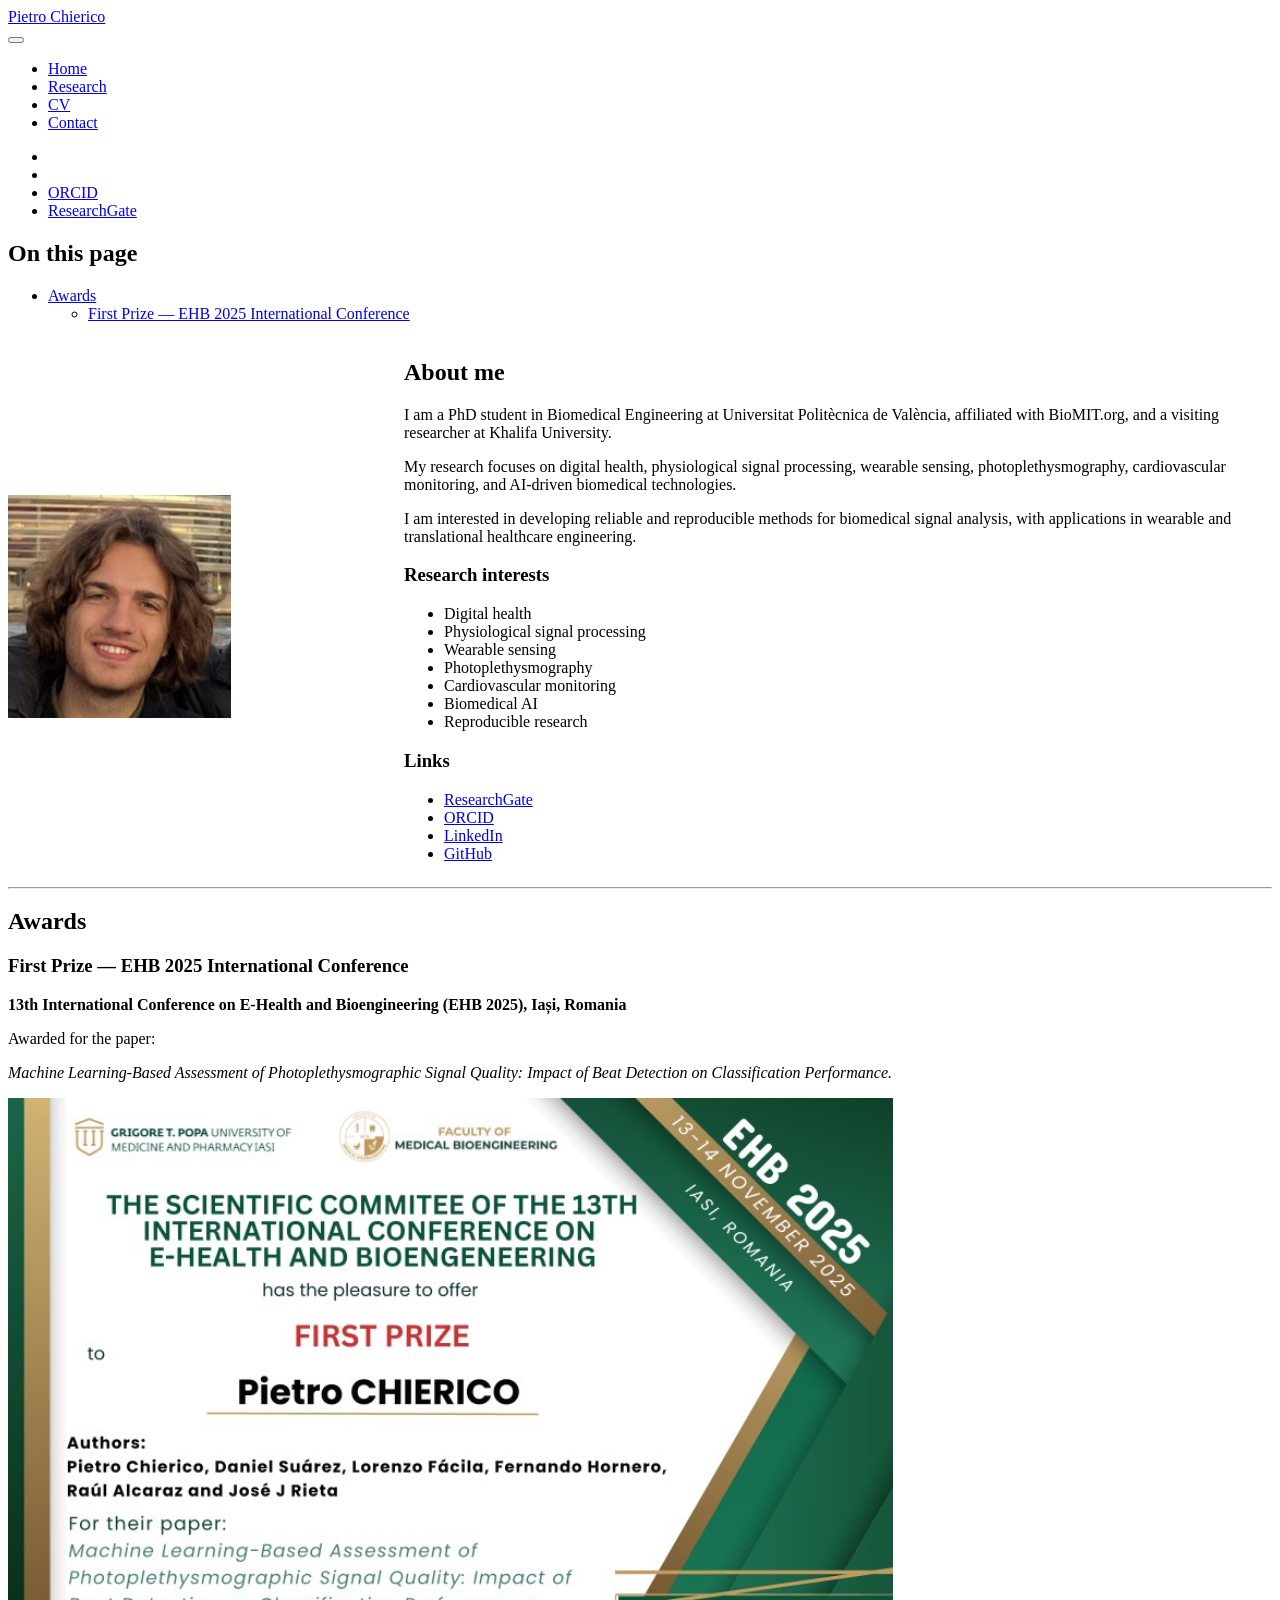
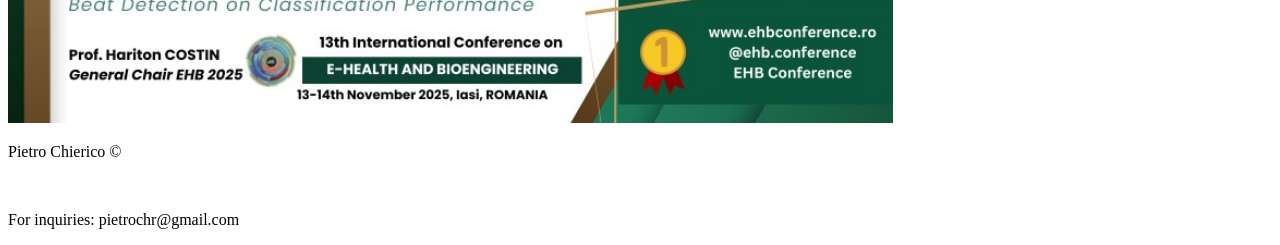
==== docs/index.html @ dcf2b3e1 "Update homepage research and awards" ====
<!DOCTYPE html>
<html xmlns="http://www.w3.org/1999/xhtml" lang="en" xml:lang="en"><head>

<meta charset="utf-8">
<meta name="generator" content="quarto-1.9.38">

<meta name="viewport" content="width=device-width, initial-scale=1.0, user-scalable=yes">


<title>Pietro Chierico</title>
<style>
/* Default styles provided by pandoc.
** See https://pandoc.org/MANUAL.html#variables-for-html for config info.
*/
code{white-space: pre-wrap;}
span.smallcaps{font-variant: small-caps;}
div.columns{display: flex; gap: min(4vw, 1.5em);}
div.column{flex: auto; overflow-x: auto;}
div.hanging-indent{margin-left: 1.5em; text-indent: -1.5em;}
ul.task-list{list-style: none;}
ul.task-list li input[type="checkbox"] {
  width: 0.8em;
  margin: 0 0.8em 0.2em -1em; /* quarto-specific, see https://github.com/quarto-dev/quarto-cli/issues/4556 */ 
  vertical-align: middle;
}
</style>


<script src="site_libs/quarto-nav/quarto-nav.js"></script>
<script src="site_libs/quarto-nav/headroom.min.js"></script>
<script src="site_libs/clipboard/clipboard.min.js"></script>
<script src="site_libs/quarto-search/autocomplete.umd.js"></script>
<script src="site_libs/quarto-search/fuse.min.js"></script>
<script src="site_libs/quarto-search/quarto-search.js"></script>
<meta name="quarto:offset" content="./">
<script src="site_libs/quarto-html/quarto.js" type="module"></script>
<script src="site_libs/quarto-html/tabsets/tabsets.js" type="module"></script>
<script src="site_libs/quarto-html/popper.min.js"></script>
<script src="site_libs/quarto-html/tippy.umd.min.js"></script>
<script src="site_libs/quarto-html/anchor.min.js"></script>
<link href="site_libs/quarto-html/tippy.css" rel="stylesheet">
<link href="site_libs/quarto-html/quarto-syntax-highlighting-15634bcf2e68342d4ad2dfa704d543f6.css" rel="stylesheet" id="quarto-text-highlighting-styles">
<script src="site_libs/bootstrap/bootstrap.min.js"></script>
<link href="site_libs/bootstrap/bootstrap-icons.css" rel="stylesheet">
<link href="site_libs/bootstrap/bootstrap-c7ab57aa33037bad7520c6cb9ec7d6ec.min.css" rel="stylesheet" append-hash="true" id="quarto-bootstrap" data-mode="light">
<script id="quarto-search-options" type="application/json">{
  "location": "navbar",
  "copy-button": false,
  "collapse-after": 3,
  "panel-placement": "end",
  "type": "overlay",
  "limit": 50,
  "keyboard-shortcut": [
    "f",
    "/",
    "s"
  ],
  "show-item-context": false,
  "language": {
    "search-no-results-text": "No results",
    "search-matching-documents-text": "matching documents",
    "search-copy-link-title": "Copy link to search",
    "search-hide-matches-text": "Hide additional matches",
    "search-more-match-text": "more match in this document",
    "search-more-matches-text": "more matches in this document",
    "search-clear-button-title": "Clear",
    "search-text-placeholder": "",
    "search-detached-cancel-button-title": "Cancel",
    "search-submit-button-title": "Submit",
    "search-label": "Search"
  }
}</script>


<link rel="stylesheet" href="custom.css">
</head>

<body class="nav-fixed quarto-light">

<div id="quarto-search-results"></div>
  <header id="quarto-header" class="headroom fixed-top">
    <nav class="navbar navbar-expand-lg " data-bs-theme="dark">
      <div class="navbar-container container-fluid">
      <div class="navbar-brand-container mx-auto">
    <a class="navbar-brand" href="./index.html">
    <span class="navbar-title">Pietro Chierico</span>
    </a>
  </div>
            <div id="quarto-search" class="" title="Search"></div>
          <button class="navbar-toggler" type="button" data-bs-toggle="collapse" data-bs-target="#navbarCollapse" aria-controls="navbarCollapse" role="menu" aria-expanded="false" aria-label="Toggle navigation" onclick="if (window.quartoToggleHeadroom) { window.quartoToggleHeadroom(); }">
  <span class="navbar-toggler-icon"></span>
</button>
          <div class="collapse navbar-collapse" id="navbarCollapse">
            <ul class="navbar-nav navbar-nav-scroll me-auto">
  <li class="nav-item">
    <a class="nav-link active" href="./index.html" aria-current="page"> 
<span class="menu-text">Home</span></a>
  </li>  
  <li class="nav-item">
    <a class="nav-link" href="./projects.html"> 
<span class="menu-text">Research</span></a>
  </li>  
  <li class="nav-item">
    <a class="nav-link" href="./cv.html"> 
<span class="menu-text">CV</span></a>
  </li>  
  <li class="nav-item">
    <a class="nav-link" href="./contact.html"> 
<span class="menu-text">Contact</span></a>
  </li>  
</ul>
            <ul class="navbar-nav navbar-nav-scroll ms-auto">
  <li class="nav-item compact">
    <a class="nav-link" href="https://github.com/PietroChierico" target="_blank"> <i class="bi bi-github" role="img">
</i> 
<span class="menu-text"></span></a>
  </li>  
  <li class="nav-item compact">
    <a class="nav-link" href="https://www.linkedin.com/in/pietro-chierico-a94023193/" target="_blank"> <i class="bi bi-linkedin" role="img">
</i> 
<span class="menu-text"></span></a>
  </li>  
  <li class="nav-item">
    <a class="nav-link" href="https://orcid.org/0009-0006-9076-8532" target="_blank"> 
<span class="menu-text">ORCID</span></a>
  </li>  
  <li class="nav-item">
    <a class="nav-link" href="https://www.researchgate.net/profile/Pietro-Chierico-3" target="_blank"> 
<span class="menu-text">ResearchGate</span></a>
  </li>  
</ul>
          </div> <!-- /navcollapse -->
            <div class="quarto-navbar-tools">
</div>
      </div> <!-- /container-fluid -->
    </nav>
</header>
<!-- content -->
<div id="quarto-content" class="quarto-container page-columns page-rows-contents page-layout-article page-navbar">
<!-- sidebar -->
<!-- margin-sidebar -->
    <div id="quarto-margin-sidebar" class="sidebar margin-sidebar">
        <nav id="TOC" role="doc-toc" class="toc-active">
    <h2 id="toc-title">On this page</h2>
   
  <ul>
  <li><a href="#awards" id="toc-awards" class="nav-link active" data-scroll-target="#awards">Awards</a>
  <ul class="collapse">
  <li><a href="#first-prize-ehb-2025-international-conference" id="toc-first-prize-ehb-2025-international-conference" class="nav-link" data-scroll-target="#first-prize-ehb-2025-international-conference">First Prize — EHB 2025 International Conference</a></li>
  </ul></li>
  </ul>
</nav>
    </div>
<!-- main -->
<main class="content" id="quarto-document-content"><header id="title-block-header" class="quarto-title-block"></header>




<div class="columns items-center">
<div class="column" style="width:30%;">
<p><img src="files/profile.jpg" class="rounded-circle img-fluid" style="width:60.0%"></p>
</div><div class="column" style="width:70%;">
<section id="about-me" class="level2">
<h2 class="anchored" data-anchor-id="about-me">About me</h2>
<p>I am a PhD student in Biomedical Engineering at Universitat Politècnica de València, affiliated with BioMIT.org, and a visiting researcher at Khalifa University.</p>
<p>My research focuses on digital health, physiological signal processing, wearable sensing, photoplethysmography, cardiovascular monitoring, and AI-driven biomedical technologies.</p>
<p>I am interested in developing reliable and reproducible methods for biomedical signal analysis, with applications in wearable and translational healthcare engineering.</p>
<section id="research-interests" class="level3">
<h3 class="anchored" data-anchor-id="research-interests">Research interests</h3>
<ul>
<li>Digital health</li>
<li>Physiological signal processing</li>
<li>Wearable sensing</li>
<li>Photoplethysmography</li>
<li>Cardiovascular monitoring</li>
<li>Biomedical AI</li>
<li>Reproducible research</li>
</ul>
</section>
<section id="links" class="level3">
<h3 class="anchored" data-anchor-id="links">Links</h3>
<ul>
<li><a href="https://www.researchgate.net/profile/Pietro-Chierico-3">ResearchGate</a></li>
<li><a href="https://orcid.org/0009-0006-9076-8532">ORCID</a></li>
<li><a href="https://www.linkedin.com/in/pietro-chierico-a94023193/">LinkedIn</a></li>
<li><a href="https://github.com/PietroChierico">GitHub</a></li>
</ul>
</section>
</section>
</div>
</div>
<hr>
<section id="awards" class="level2">
<h2 class="anchored" data-anchor-id="awards">Awards</h2>
<section id="first-prize-ehb-2025-international-conference" class="level3">
<h3 class="anchored" data-anchor-id="first-prize-ehb-2025-international-conference">First Prize — EHB 2025 International Conference</h3>
<p><strong>13th International Conference on E-Health and Bioengineering (EHB 2025), Iași, Romania</strong></p>
<p>Awarded for the paper:</p>
<p><em>Machine Learning-Based Assessment of Photoplethysmographic Signal Quality: Impact of Beat Detection on Classification Performance.</em></p>
<p><img src="files/ehb-2025-first-prize.jpg" class="img-fluid" style="width:70.0%"></p>


</section>
</section>

</main> <!-- /main -->
<script id="quarto-html-after-body" type="application/javascript">
  window.document.addEventListener("DOMContentLoaded", function (event) {
    const icon = "";
    const anchorJS = new window.AnchorJS();
    anchorJS.options = {
      placement: 'right',
      icon: icon
    };
    anchorJS.add('.anchored');
    const isCodeAnnotation = (el) => {
      for (const clz of el.classList) {
        if (clz.startsWith('code-annotation-')) {                     
          return true;
        }
      }
      return false;
    }
    const onCopySuccess = function(e) {
      // button target
      const button = e.trigger;
      // don't keep focus
      button.blur();
      // flash "checked"
      button.classList.add('code-copy-button-checked');
      var currentTitle = button.getAttribute("title");
      button.setAttribute("title", "Copied!");
      let tooltip;
      if (window.bootstrap) {
        button.setAttribute("data-bs-toggle", "tooltip");
        button.setAttribute("data-bs-placement", "left");
        button.setAttribute("data-bs-title", "Copied!");
        tooltip = new bootstrap.Tooltip(button, 
          { trigger: "manual", 
            customClass: "code-copy-button-tooltip",
            offset: [0, -8]});
        tooltip.show();    
      }
      setTimeout(function() {
        if (tooltip) {
          tooltip.hide();
          button.removeAttribute("data-bs-title");
          button.removeAttribute("data-bs-toggle");
          button.removeAttribute("data-bs-placement");
        }
        button.setAttribute("title", currentTitle);
        button.classList.remove('code-copy-button-checked');
      }, 1000);
      // clear code selection
      e.clearSelection();
    }
    const getTextToCopy = function(trigger) {
      const outerScaffold = trigger.parentElement.cloneNode(true);
      const codeEl = outerScaffold.querySelector('code');
      for (const childEl of codeEl.children) {
        if (isCodeAnnotation(childEl)) {
          childEl.remove();
        }
      }
      return codeEl.innerText;
    }
    const clipboard = new window.ClipboardJS('.code-copy-button:not([data-in-quarto-modal])', {
      text: getTextToCopy
    });
    clipboard.on('success', onCopySuccess);
    if (window.document.getElementById('quarto-embedded-source-code-modal')) {
      const clipboardModal = new window.ClipboardJS('.code-copy-button[data-in-quarto-modal]', {
        text: getTextToCopy,
        container: window.document.getElementById('quarto-embedded-source-code-modal')
      });
      clipboardModal.on('success', onCopySuccess);
    }
      var localhostRegex = new RegExp(/^(?:http|https):\/\/localhost\:?[0-9]*\//);
      var mailtoRegex = new RegExp(/^mailto:/);
        var filterRegex = new RegExp("https:\/\/pietrochierico\.github\.io");
      var isInternal = (href) => {
          return filterRegex.test(href) || localhostRegex.test(href) || mailtoRegex.test(href);
      }
      // Inspect non-navigation links and adorn them if external
     var links = window.document.querySelectorAll('a[href]:not(.nav-link):not(.navbar-brand):not(.toc-action):not(.sidebar-link):not(.sidebar-item-toggle):not(.pagination-link):not(.no-external):not([aria-hidden]):not(.dropdown-item):not(.quarto-navigation-tool):not(.about-link)');
      for (var i=0; i<links.length; i++) {
        const link = links[i];
        if (!isInternal(link.href)) {
          // undo the damage that might have been done by quarto-nav.js in the case of
          // links that we want to consider external
          if (link.dataset.originalHref !== undefined) {
            link.href = link.dataset.originalHref;
          }
            // target, if specified
            link.setAttribute("target", "_blank");
            if (link.getAttribute("rel") === null) {
              link.setAttribute("rel", "noopener");
            }
        }
      }
    function tippyHover(el, contentFn, onTriggerFn, onUntriggerFn) {
      const config = {
        allowHTML: true,
        maxWidth: 500,
        delay: 100,
        arrow: false,
        appendTo: function(el) {
            return el.parentElement;
        },
        interactive: true,
        interactiveBorder: 10,
        theme: 'quarto',
        placement: 'bottom-start',
      };
      if (contentFn) {
        config.content = contentFn;
      }
      if (onTriggerFn) {
        config.onTrigger = onTriggerFn;
      }
      if (onUntriggerFn) {
        config.onUntrigger = onUntriggerFn;
      }
      window.tippy(el, config); 
    }
    const noterefs = window.document.querySelectorAll('a[role="doc-noteref"]');
    for (var i=0; i<noterefs.length; i++) {
      const ref = noterefs[i];
      tippyHover(ref, function() {
        // use id or data attribute instead here
        let href = ref.getAttribute('data-footnote-href') || ref.getAttribute('href');
        try { href = new URL(href).hash; } catch {}
        const id = href.replace(/^#\/?/, "");
        const note = window.document.getElementById(id);
        if (note) {
          return note.innerHTML;
        } else {
          return "";
        }
      });
    }
    const xrefs = window.document.querySelectorAll('a.quarto-xref');
    const processXRef = (id, note) => {
      // Strip column container classes
      const stripColumnClz = (el) => {
        el.classList.remove("page-full", "page-columns");
        if (el.children) {
          for (const child of el.children) {
            stripColumnClz(child);
          }
        }
      }
      stripColumnClz(note)
      if (id === null || id.startsWith('sec-')) {
        // Special case sections, only their first couple elements
        const container = document.createElement("div");
        if (note.children && note.children.length > 2) {
          container.appendChild(note.children[0].cloneNode(true));
          for (let i = 1; i < note.children.length; i++) {
            const child = note.children[i];
            if (child.tagName === "P" && child.innerText === "") {
              continue;
            } else {
              container.appendChild(child.cloneNode(true));
              break;
            }
          }
          if (window.Quarto?.typesetMath) {
            window.Quarto.typesetMath(container);
          }
          return container.innerHTML
        } else {
          if (window.Quarto?.typesetMath) {
            window.Quarto.typesetMath(note);
          }
          return note.innerHTML;
        }
      } else {
        // Remove any anchor links if they are present
        const anchorLink = note.querySelector('a.anchorjs-link');
        if (anchorLink) {
          anchorLink.remove();
        }
        if (window.Quarto?.typesetMath) {
          window.Quarto.typesetMath(note);
        }
        if (note.classList.contains("callout")) {
          return note.outerHTML;
        } else {
          return note.innerHTML;
        }
      }
    }
    for (var i=0; i<xrefs.length; i++) {
      const xref = xrefs[i];
      tippyHover(xref, undefined, function(instance) {
        instance.disable();
        let url = xref.getAttribute('href');
        let hash = undefined; 
        if (url.startsWith('#')) {
          hash = url;
        } else {
          try { hash = new URL(url).hash; } catch {}
        }
        if (hash) {
          const id = hash.replace(/^#\/?/, "");
          const note = window.document.getElementById(id);
          if (note !== null) {
            try {
              const html = processXRef(id, note.cloneNode(true));
              instance.setContent(html);
            } finally {
              instance.enable();
              instance.show();
            }
          } else {
            // See if we can fetch this
            fetch(url.split('#')[0])
            .then(res => res.text())
            .then(html => {
              const parser = new DOMParser();
              const htmlDoc = parser.parseFromString(html, "text/html");
              const note = htmlDoc.getElementById(id);
              if (note !== null) {
                const html = processXRef(id, note);
                instance.setContent(html);
              } 
            }).finally(() => {
              instance.enable();
              instance.show();
            });
          }
        } else {
          // See if we can fetch a full url (with no hash to target)
          // This is a special case and we should probably do some content thinning / targeting
          fetch(url)
          .then(res => res.text())
          .then(html => {
            const parser = new DOMParser();
            const htmlDoc = parser.parseFromString(html, "text/html");
            const note = htmlDoc.querySelector('main.content');
            if (note !== null) {
              // This should only happen for chapter cross references
              // (since there is no id in the URL)
              // remove the first header
              if (note.children.length > 0 && note.children[0].tagName === "HEADER") {
                note.children[0].remove();
              }
              const html = processXRef(null, note);
              instance.setContent(html);
            } 
          }).finally(() => {
            instance.enable();
            instance.show();
          });
        }
      }, function(instance) {
      });
    }
        let selectedAnnoteEl;
        const selectorForAnnotation = ( cell, annotation) => {
          let cellAttr = 'data-code-cell="' + cell + '"';
          let lineAttr = 'data-code-annotation="' +  annotation + '"';
          const selector = 'span[' + cellAttr + '][' + lineAttr + ']';
          return selector;
        }
        const selectCodeLines = (annoteEl) => {
          const doc = window.document;
          const targetCell = annoteEl.getAttribute("data-target-cell");
          const targetAnnotation = annoteEl.getAttribute("data-target-annotation");
          const annoteSpan = window.document.querySelector(selectorForAnnotation(targetCell, targetAnnotation));
          const lines = annoteSpan.getAttribute("data-code-lines").split(",");
          const lineIds = lines.map((line) => {
            return targetCell + "-" + line;
          })
          let top = null;
          let height = null;
          let parent = null;
          if (lineIds.length > 0) {
              //compute the position of the single el (top and bottom and make a div)
              const el = window.document.getElementById(lineIds[0]);
              top = el.offsetTop;
              height = el.offsetHeight;
              parent = el.parentElement.parentElement;
            if (lineIds.length > 1) {
              const lastEl = window.document.getElementById(lineIds[lineIds.length - 1]);
              const bottom = lastEl.offsetTop + lastEl.offsetHeight;
              height = bottom - top;
            }
            if (top !== null && height !== null && parent !== null) {
              // cook up a div (if necessary) and position it 
              let div = window.document.getElementById("code-annotation-line-highlight");
              if (div === null) {
                div = window.document.createElement("div");
                div.setAttribute("id", "code-annotation-line-highlight");
                div.style.position = 'absolute';
                parent.appendChild(div);
              }
              div.style.top = top - 2 + "px";
              div.style.height = height + 4 + "px";
              div.style.left = 0;
              let gutterDiv = window.document.getElementById("code-annotation-line-highlight-gutter");
              if (gutterDiv === null) {
                gutterDiv = window.document.createElement("div");
                gutterDiv.setAttribute("id", "code-annotation-line-highlight-gutter");
                gutterDiv.style.position = 'absolute';
                const codeCell = window.document.getElementById(targetCell);
                const gutter = codeCell.querySelector('.code-annotation-gutter');
                gutter.appendChild(gutterDiv);
              }
              gutterDiv.style.top = top - 2 + "px";
              gutterDiv.style.height = height + 4 + "px";
            }
            selectedAnnoteEl = annoteEl;
          }
        };
        const unselectCodeLines = () => {
          const elementsIds = ["code-annotation-line-highlight", "code-annotation-line-highlight-gutter"];
          elementsIds.forEach((elId) => {
            const div = window.document.getElementById(elId);
            if (div) {
              div.remove();
            }
          });
          selectedAnnoteEl = undefined;
        };
          // Handle positioning of the toggle
      window.addEventListener(
        "resize",
        throttle(() => {
          elRect = undefined;
          if (selectedAnnoteEl) {
            selectCodeLines(selectedAnnoteEl);
          }
        }, 10)
      );
      function throttle(fn, ms) {
      let throttle = false;
      let timer;
        return (...args) => {
          if(!throttle) { // first call gets through
              fn.apply(this, args);
              throttle = true;
          } else { // all the others get throttled
              if(timer) clearTimeout(timer); // cancel #2
              timer = setTimeout(() => {
                fn.apply(this, args);
                timer = throttle = false;
              }, ms);
          }
        };
      }
        // Attach click handler to the DT
        const annoteDls = window.document.querySelectorAll('dt[data-target-cell]');
        for (const annoteDlNode of annoteDls) {
          annoteDlNode.addEventListener('click', (event) => {
            const clickedEl = event.target;
            if (clickedEl !== selectedAnnoteEl) {
              unselectCodeLines();
              const activeEl = window.document.querySelector('dt[data-target-cell].code-annotation-active');
              if (activeEl) {
                activeEl.classList.remove('code-annotation-active');
              }
              selectCodeLines(clickedEl);
              clickedEl.classList.add('code-annotation-active');
            } else {
              // Unselect the line
              unselectCodeLines();
              clickedEl.classList.remove('code-annotation-active');
            }
          });
        }
    const findCites = (el) => {
      const parentEl = el.parentElement;
      if (parentEl) {
        const cites = parentEl.dataset.cites;
        if (cites) {
          return {
            el,
            cites: cites.split(' ')
          };
        } else {
          return findCites(el.parentElement)
        }
      } else {
        return undefined;
      }
    };
    var bibliorefs = window.document.querySelectorAll('a[role="doc-biblioref"]');
    for (var i=0; i<bibliorefs.length; i++) {
      const ref = bibliorefs[i];
      const citeInfo = findCites(ref);
      if (citeInfo) {
        tippyHover(citeInfo.el, function() {
          var popup = window.document.createElement('div');
          citeInfo.cites.forEach(function(cite) {
            var citeDiv = window.document.createElement('div');
            citeDiv.classList.add('hanging-indent');
            citeDiv.classList.add('csl-entry');
            var biblioDiv = window.document.getElementById('ref-' + cite);
            if (biblioDiv) {
              citeDiv.innerHTML = biblioDiv.innerHTML;
            }
            popup.appendChild(citeDiv);
          });
          return popup.innerHTML;
        });
      }
    }
  });
  </script>
</div> <!-- /content -->
<footer class="footer">
  <div class="nav-footer">
    <div class="nav-footer-left">
<p>Pietro Chierico ©</p>
</div>   
    <div class="nav-footer-center">
      &nbsp;
    </div>
    <div class="nav-footer-right">
<p>For inquiries: pietrochr@gmail.com</p>
</div>
  </div>
</footer>




</body></html>
---- docs/site_libs/quarto-html/quarto-syntax-highlighting-15634bcf2e68342d4ad2dfa704d543f6.css ----
/* quarto syntax highlight colors */
:root {
  --quarto-hl-ot-color: #003B4F;
  --quarto-hl-at-color: #657422;
  --quarto-hl-ss-color: #20794D;
  --quarto-hl-an-color: #5E5E5E;
  --quarto-hl-fu-color: #4758AB;
  --quarto-hl-st-color: #20794D;
  --quarto-hl-cf-color: #003B4F;
  --quarto-hl-op-color: #5E5E5E;
  --quarto-hl-er-color: #AD0000;
  --quarto-hl-bn-color: #AD0000;
  --quarto-hl-al-color: #AD0000;
  --quarto-hl-va-color: #111111;
  --quarto-hl-bu-color: inherit;
  --quarto-hl-ex-color: inherit;
  --quarto-hl-pp-color: #AD0000;
  --quarto-hl-in-color: #5E5E5E;
  --quarto-hl-vs-color: #20794D;
  --quarto-hl-wa-color: #5E5E5E;
  --quarto-hl-do-color: #5E5E5E;
  --quarto-hl-im-color: #00769E;
  --quarto-hl-ch-color: #20794D;
  --quarto-hl-dt-color: #AD0000;
  --quarto-hl-fl-color: #AD0000;
  --quarto-hl-co-color: #5E5E5E;
  --quarto-hl-cv-color: #5E5E5E;
  --quarto-hl-cn-color: #8f5902;
  --quarto-hl-sc-color: #5E5E5E;
  --quarto-hl-dv-color: #AD0000;
  --quarto-hl-kw-color: #003B4F;
}

/* other quarto variables */
:root {
  --quarto-font-monospace: SFMono-Regular, Menlo, Monaco, Consolas, "Liberation Mono", "Courier New", monospace;
}

/* syntax highlight based on Pandoc's rules */
pre > code.sourceCode > span {
  color: #003B4F;
}

code.sourceCode > span {
  color: #003B4F;
}

div.sourceCode,
div.sourceCode pre.sourceCode {
  color: #003B4F;
}

/* Normal */
code span {
  color: #003B4F;
}

/* Alert */
code span.al {
  color: #AD0000;
  font-style: inherit;
}

/* Annotation */
code span.an {
  color: #5E5E5E;
  font-style: inherit;
}

/* Attribute */
code span.at {
  color: #657422;
  font-style: inherit;
}

/* BaseN */
code span.bn {
  color: #AD0000;
  font-style: inherit;
}

/* BuiltIn */
code span.bu {
  font-style: inherit;
}

/* ControlFlow */
code span.cf {
  color: #003B4F;
  font-weight: bold;
  font-style: inherit;
}

/* Char */
code span.ch {
  color: #20794D;
  font-style: inherit;
}

/* Constant */
code span.cn {
  color: #8f5902;
  font-style: inherit;
}

/* Comment */
code span.co {
  color: #5E5E5E;
  font-style: inherit;
}

/* CommentVar */
code span.cv {
  color: #5E5E5E;
  font-style: italic;
}

/* Documentation */
code span.do {
  color: #5E5E5E;
  font-style: italic;
}

/* DataType */
code span.dt {
  color: #AD0000;
  font-style: inherit;
}

/* DecVal */
code span.dv {
  color: #AD0000;
  font-style: inherit;
}

/* Error */
code span.er {
  color: #AD0000;
  font-style: inherit;
}

/* Extension */
code span.ex {
  font-style: inherit;
}

/* Float */
code span.fl {
  color: #AD0000;
  font-style: inherit;
}

/* Function */
code span.fu {
  color: #4758AB;
  font-style: inherit;
}

/* Import */
code span.im {
  color: #00769E;
  font-style: inherit;
}

/* Information */
code span.in {
  color: #5E5E5E;
  font-style: inherit;
}

/* Keyword */
code span.kw {
  color: #003B4F;
  font-weight: bold;
  font-style: inherit;
}

/* Operator */
code span.op {
  color: #5E5E5E;
  font-style: inherit;
}

/* Other */
code span.ot {
  color: #003B4F;
  font-style: inherit;
}

/* Preprocessor */
code span.pp {
  color: #AD0000;
  font-style: inherit;
}

/* SpecialChar */
code span.sc {
  color: #5E5E5E;
  font-style: inherit;
}

/* SpecialString */
code span.ss {
  color: #20794D;
  font-style: inherit;
}

/* String */
code span.st {
  color: #20794D;
  font-style: inherit;
}

/* Variable */
code span.va {
  color: #111111;
  font-style: inherit;
}

/* VerbatimString */
code span.vs {
  color: #20794D;
  font-style: inherit;
}

/* Warning */
code span.wa {
  color: #5E5E5E;
  font-style: italic;
}

.prevent-inlining {
  content: "</";
}

/*# sourceMappingURL=f23921c56f73e400b49028c9186a1aa0.css.map */
---- docs/custom.css ----
.home-hero {
  display: flex;
  align-items: center;
  gap: 2rem;
  flex-wrap: wrap;
  margin-top: 1rem;
  margin-bottom: 2rem;
}

.home-text {
  flex: 1 1 420px;
  font-size: 1.05rem;
}

.home-photo-box {
  flex: 0 0 auto;
}

.profile-photo {
  width: 180px;
  height: 180px;
  object-fit: cover;
  border-radius: 50%;
}

.award-img {
  max-width: 720px;
  width: 100%;
  height: auto;
  border-radius: 8px;
  margin-top: 0.5rem;
}


.rounded-circle img {
  border-radius: 50%;
  aspect-ratio: 1 / 1;
  object-fit: cover;
  display: block;
  margin-left: auto;
  margin-right: auto;
}

.items-center {
  align-items: center;
}
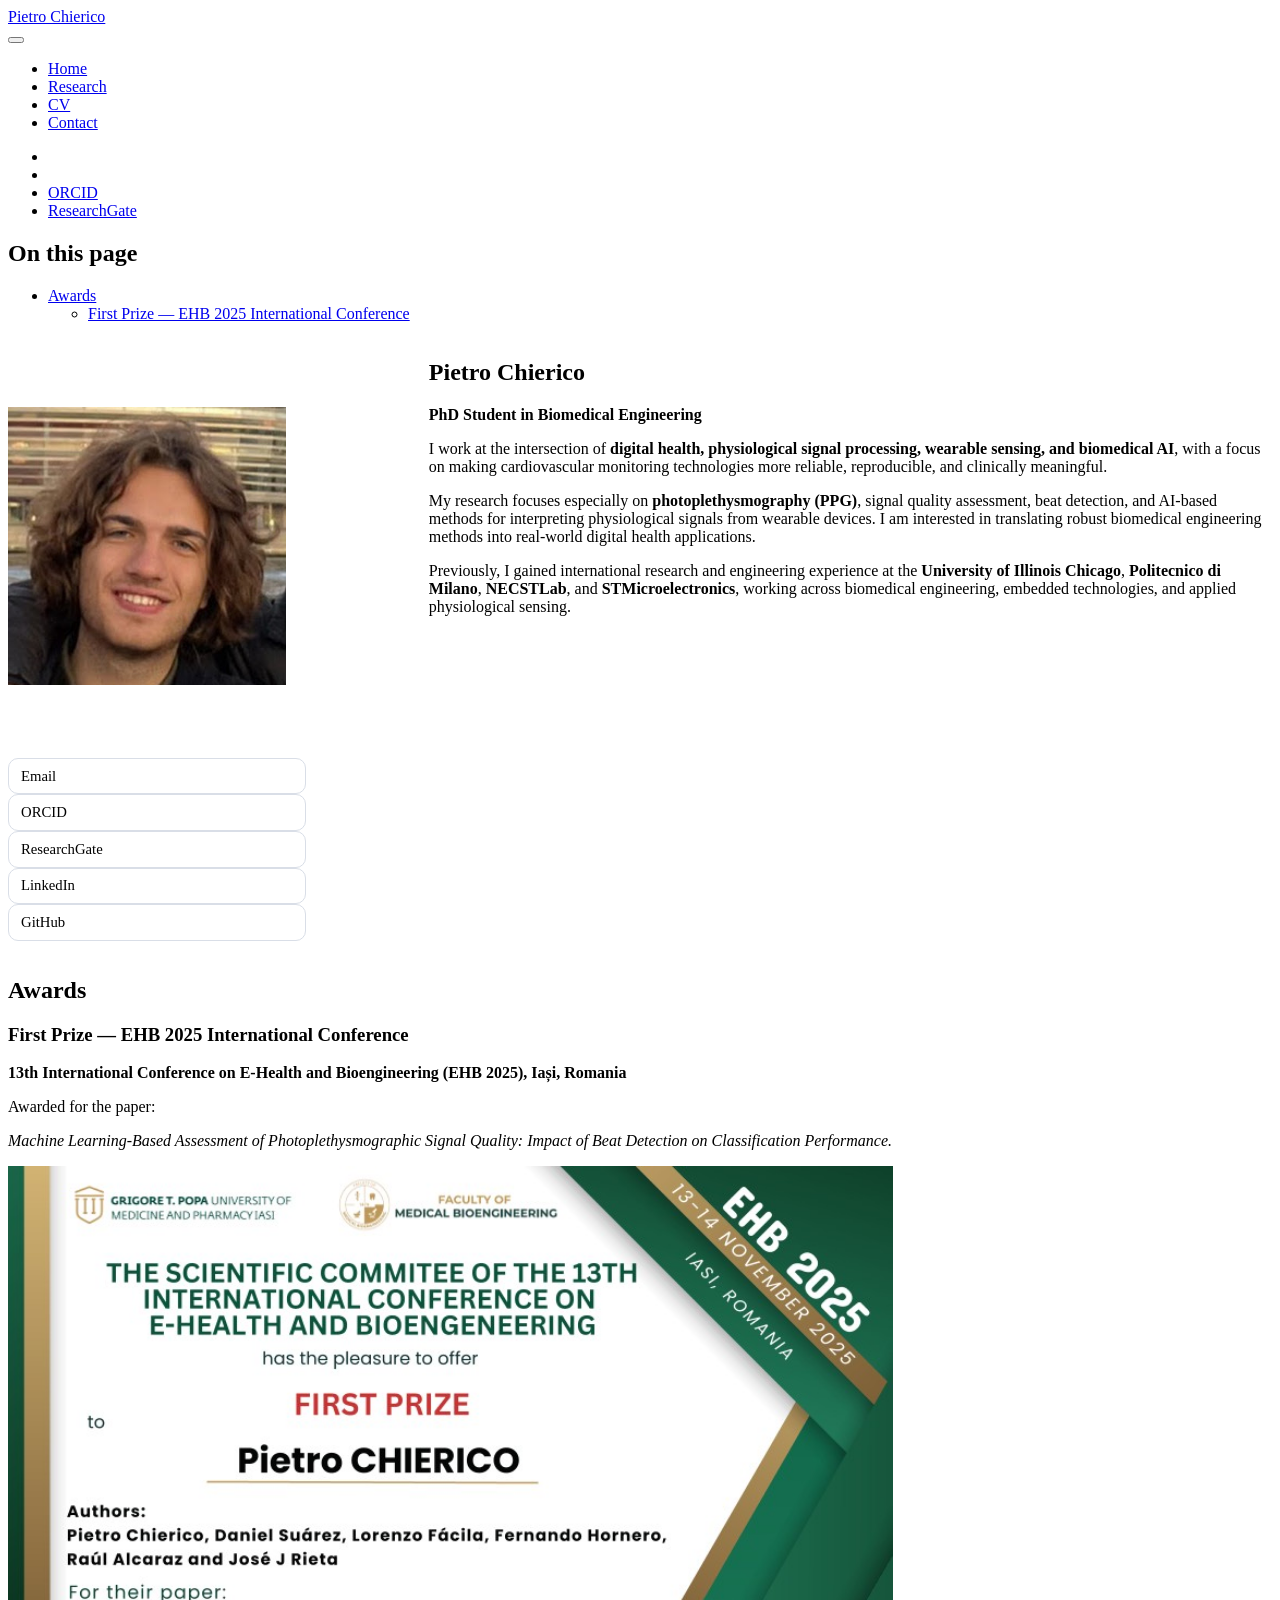
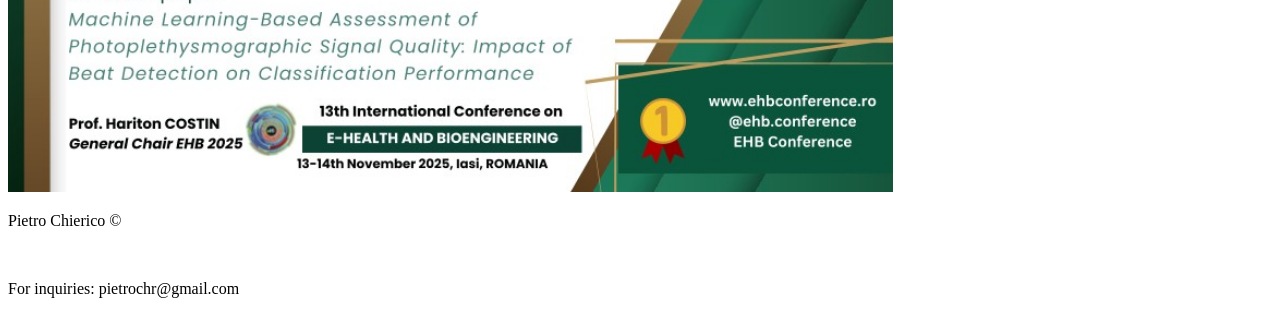
==== commit 4e155017: "Update homepage and research page" ====
--- a/docs/index.html
+++ b/docs/index.html
@@ -157,40 +157,24 @@
 
 
 
-<div class="columns items-center">
-<div class="column" style="width:30%;">
-<p><img src="files/profile.jpg" class="rounded-circle img-fluid" style="width:60.0%"></p>
-</div><div class="column" style="width:70%;">
-<section id="about-me" class="level2">
-<h2 class="anchored" data-anchor-id="about-me">About me</h2>
-<p>I am a PhD student in Biomedical Engineering at Universitat Politècnica de València, affiliated with BioMIT.org, and a visiting researcher at Khalifa University.</p>
-<p>My research focuses on digital health, physiological signal processing, wearable sensing, photoplethysmography, cardiovascular monitoring, and AI-driven biomedical technologies.</p>
-<p>I am interested in developing reliable and reproducible methods for biomedical signal analysis, with applications in wearable and translational healthcare engineering.</p>
-<section id="research-interests" class="level3">
-<h3 class="anchored" data-anchor-id="research-interests">Research interests</h3>
-<ul>
-<li>Digital health</li>
-<li>Physiological signal processing</li>
-<li>Wearable sensing</li>
-<li>Photoplethysmography</li>
-<li>Cardiovascular monitoring</li>
-<li>Biomedical AI</li>
-<li>Reproducible research</li>
-</ul>
-</section>
-<section id="links" class="level3">
-<h3 class="anchored" data-anchor-id="links">Links</h3>
-<ul>
-<li><a href="https://www.researchgate.net/profile/Pietro-Chierico-3">ResearchGate</a></li>
-<li><a href="https://orcid.org/0009-0006-9076-8532">ORCID</a></li>
-<li><a href="https://www.linkedin.com/in/pietro-chierico-a94023193/">LinkedIn</a></li>
-<li><a href="https://github.com/PietroChierico">GitHub</a></li>
-</ul>
-</section>
+<div class="columns items-start">
+<div class="column" style="width:32%;">
+<p><br><br></p>
+<p><img src="files/profile.jpg" class="rounded-circle img-fluid" style="width:70.0%"></p>
+<p><br></p>
+<div class="profile-links">
+<p><a href="mailto:pietrochr@gmail.com">Email</a> <a href="https://orcid.org/0009-0006-9076-8532">ORCID</a> <a href="https://www.researchgate.net/profile/Pietro-Chierico-3">ResearchGate</a> <a href="https://www.linkedin.com/in/pietro-chierico-a94023193/">LinkedIn</a> <a href="https://github.com/PietroChierico">GitHub</a></p>
+</div>
+</div><div class="column" style="width:68%;">
+<section id="pietro-chierico" class="level2">
+<h2 class="anchored" data-anchor-id="pietro-chierico">Pietro Chierico</h2>
+<p><strong>PhD Student in Biomedical Engineering</strong></p>
+<p>I work at the intersection of <strong>digital health, physiological signal processing, wearable sensing, and biomedical AI</strong>, with a focus on making cardiovascular monitoring technologies more reliable, reproducible, and clinically meaningful.</p>
+<p>My research focuses especially on <strong>photoplethysmography (PPG)</strong>, signal quality assessment, beat detection, and AI-based methods for interpreting physiological signals from wearable devices. I am interested in translating robust biomedical engineering methods into real-world digital health applications.</p>
+<p>Previously, I gained international research and engineering experience at the <strong>University of Illinois Chicago</strong>, <strong>Politecnico di Milano</strong>, <strong>NECSTLab</strong>, and <strong>STMicroelectronics</strong>, working across biomedical engineering, embedded technologies, and applied physiological sensing.</p>
 </section>
 </div>
 </div>
-<hr>
 <section id="awards" class="level2">
 <h2 class="anchored" data-anchor-id="awards">Awards</h2>
 <section id="first-prize-ehb-2025-international-conference" class="level3">
--- a/docs/custom.css
+++ b/docs/custom.css
@@ -43,4 +43,30 @@
 
 .items-center {
   align-items: center;
+}
+
+.profile-links {
+  display: flex;
+  flex-direction: column;
+  gap: 0.55rem;
+  margin-top: 1.2rem;
+  width: 75%;
+}
+
+.profile-links a {
+  display: block;
+  padding: 0.55rem 0.75rem;
+  border: 1px solid #d9dee7;
+  border-radius: 10px;
+  text-decoration: none;
+  font-size: 0.92rem;
+  font-weight: 500;
+  color: inherit;
+  background: #ffffff;
+  transition: all 0.2s ease;
+}
+
+.profile-links a:hover {
+  border-color: #7a8ca5;
+  transform: translateY(-1px);
 }
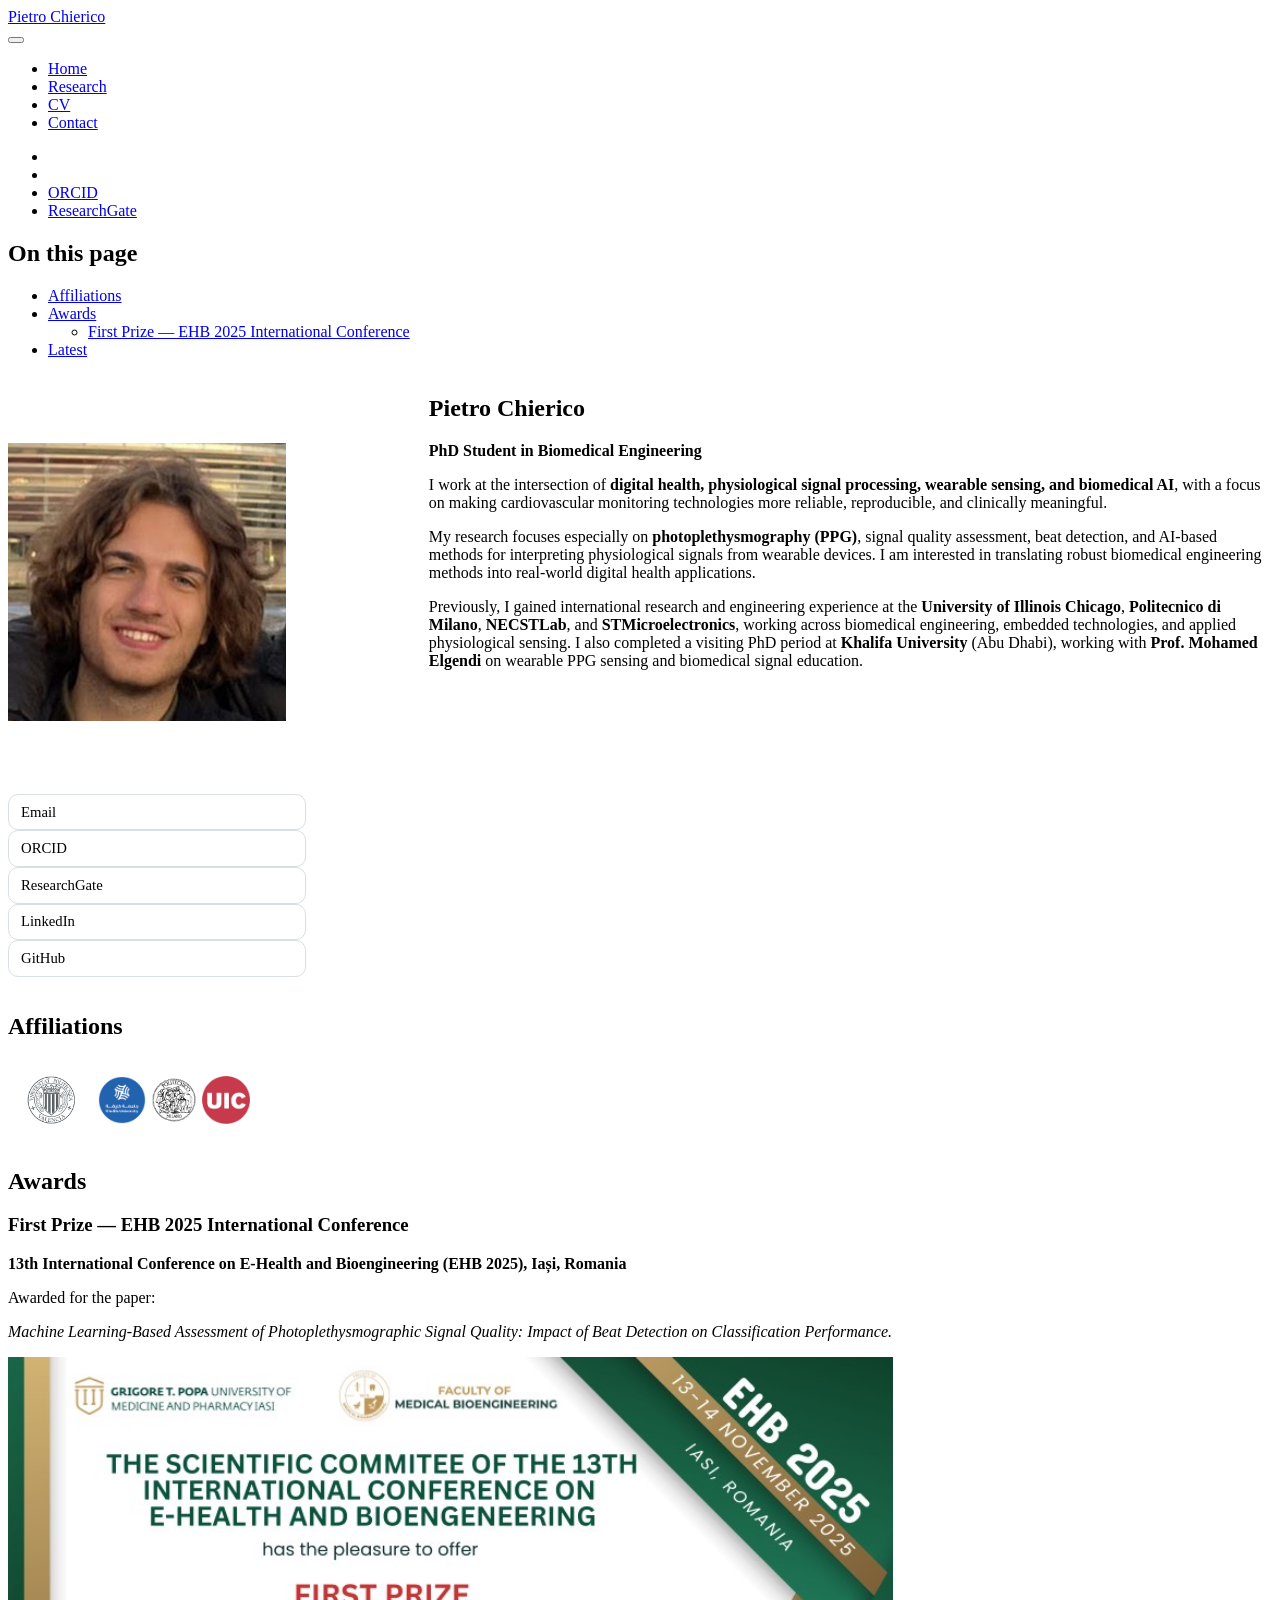
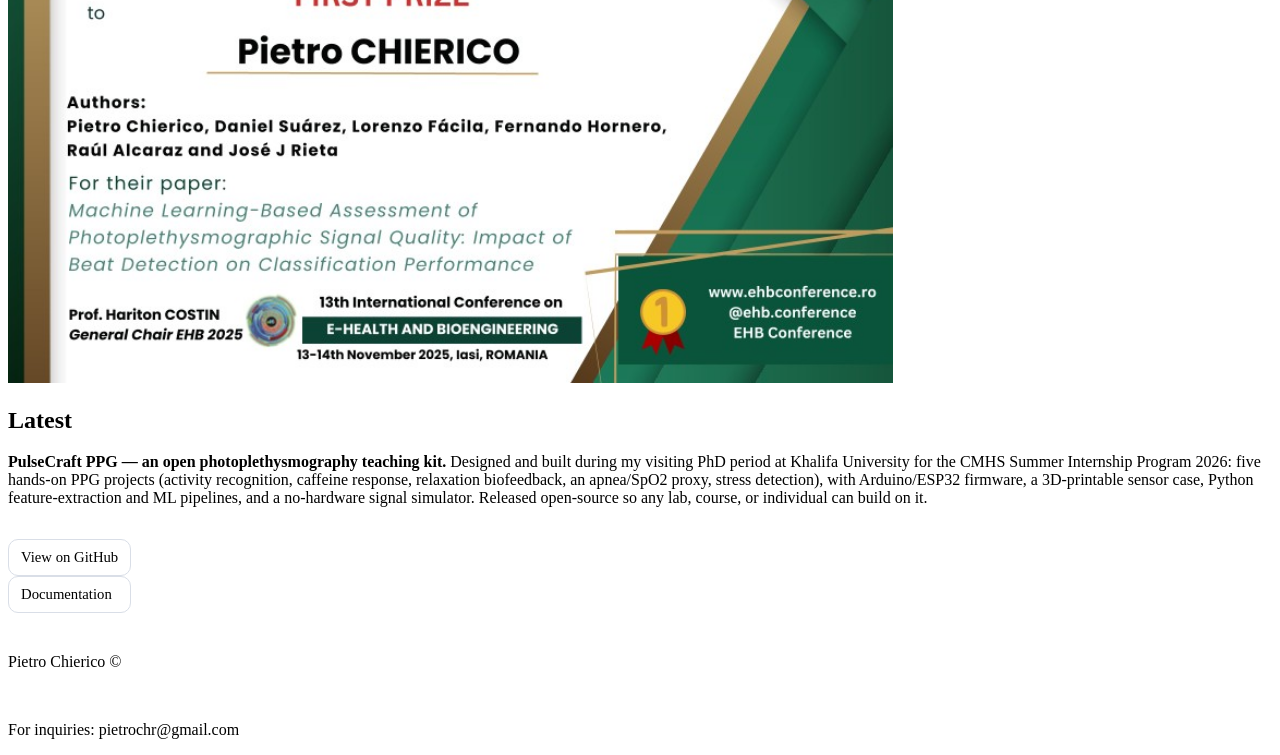
==== commit 9c313d53: "Update PulseCraft PPG blurb (drop instructor-kit wording)" ====
--- a/docs/index.html
+++ b/docs/index.html
@@ -144,10 +144,12 @@
     <h2 id="toc-title">On this page</h2>
    
   <ul>
-  <li><a href="#awards" id="toc-awards" class="nav-link active" data-scroll-target="#awards">Awards</a>
+  <li><a href="#affiliations" id="toc-affiliations" class="nav-link active" data-scroll-target="#affiliations">Affiliations</a></li>
+  <li><a href="#awards" id="toc-awards" class="nav-link" data-scroll-target="#awards">Awards</a>
   <ul class="collapse">
   <li><a href="#first-prize-ehb-2025-international-conference" id="toc-first-prize-ehb-2025-international-conference" class="nav-link" data-scroll-target="#first-prize-ehb-2025-international-conference">First Prize — EHB 2025 International Conference</a></li>
   </ul></li>
+  <li><a href="#latest" id="toc-latest" class="nav-link" data-scroll-target="#latest">Latest</a></li>
   </ul>
 </nav>
     </div>
@@ -171,10 +173,16 @@
 <p><strong>PhD Student in Biomedical Engineering</strong></p>
 <p>I work at the intersection of <strong>digital health, physiological signal processing, wearable sensing, and biomedical AI</strong>, with a focus on making cardiovascular monitoring technologies more reliable, reproducible, and clinically meaningful.</p>
 <p>My research focuses especially on <strong>photoplethysmography (PPG)</strong>, signal quality assessment, beat detection, and AI-based methods for interpreting physiological signals from wearable devices. I am interested in translating robust biomedical engineering methods into real-world digital health applications.</p>
-<p>Previously, I gained international research and engineering experience at the <strong>University of Illinois Chicago</strong>, <strong>Politecnico di Milano</strong>, <strong>NECSTLab</strong>, and <strong>STMicroelectronics</strong>, working across biomedical engineering, embedded technologies, and applied physiological sensing.</p>
+<p>Previously, I gained international research and engineering experience at the <strong>University of Illinois Chicago</strong>, <strong>Politecnico di Milano</strong>, <strong>NECSTLab</strong>, and <strong>STMicroelectronics</strong>, working across biomedical engineering, embedded technologies, and applied physiological sensing. I also completed a visiting PhD period at <strong>Khalifa University</strong> (Abu Dhabi), working with <strong>Prof.&nbsp;Mohamed Elgendi</strong> on wearable PPG sensing and biomedical signal education.</p>
 </section>
 </div>
 </div>
+<section id="affiliations" class="level2">
+<h2 class="anchored" data-anchor-id="affiliations">Affiliations</h2>
+<div class="affiliation-logos">
+<p><img src="files/logos/upv.png" class="img-fluid" alt="Universitat Politècnica de València"> <img src="files/logos/ku.png" class="img-fluid" alt="Khalifa University"> <img src="files/logos/polimi.png" class="img-fluid" alt="Politecnico di Milano"> <img src="files/logos/uic.png" class="img-fluid" alt="University of Illinois Chicago"></p>
+</div>
+</section>
 <section id="awards" class="level2">
 <h2 class="anchored" data-anchor-id="awards">Awards</h2>
 <section id="first-prize-ehb-2025-international-conference" class="level3">
@@ -183,9 +191,16 @@
 <p>Awarded for the paper:</p>
 <p><em>Machine Learning-Based Assessment of Photoplethysmographic Signal Quality: Impact of Beat Detection on Classification Performance.</em></p>
 <p><img src="files/ehb-2025-first-prize.jpg" class="img-fluid" style="width:70.0%"></p>
-
-
 </section>
+</section>
+<section id="latest" class="level2">
+<h2 class="anchored" data-anchor-id="latest">Latest</h2>
+<p><strong>PulseCraft PPG — an open photoplethysmography teaching kit.</strong> Designed and built during my visiting PhD period at Khalifa University for the CMHS Summer Internship Program 2026: five hands-on PPG projects (activity recognition, caffeine response, relaxation biofeedback, an apnea/SpO2 proxy, stress detection), with Arduino/ESP32 firmware, a 3D-printable sensor case, Python feature-extraction and ML pipelines, and a no-hardware signal simulator. Released open-source so any lab, course, or individual can build on it.</p>
+<div class="link-buttons">
+<p><a href="https://github.com/PietroChierico/PulseCraft-PPG">View on GitHub</a> <a href="https://pietrochierico.github.io/PulseCraft-PPG/">Documentation</a></p>
+</div>
+
+
 </section>
 
 </main> <!-- /main -->
--- a/docs/custom.css
+++ b/docs/custom.css
@@ -53,7 +53,15 @@
   width: 75%;
 }
 
-.profile-links a {
+.link-buttons {
+  display: flex;
+  flex-wrap: wrap;
+  gap: 0.6rem;
+  margin: 0.8rem 0 1.5rem 0;
+}
+
+.profile-links a,
+.link-buttons a {
   display: block;
   padding: 0.55rem 0.75rem;
   border: 1px solid #d9dee7;
@@ -66,7 +74,25 @@
   transition: all 0.2s ease;
 }
 
-.profile-links a:hover {
+.profile-links a:hover,
+.link-buttons a:hover {
   border-color: #7a8ca5;
   transform: translateY(-1px);
+}
+
+.affiliation-logos {
+  display: flex;
+  flex-wrap: wrap;
+  align-items: center;
+  gap: 2.2rem;
+  margin: 0.5rem 0 1.5rem 0;
+}
+
+.affiliation-logos img {
+  height: 48px;
+  width: auto;
+  max-width: 140px;
+  object-fit: contain;
+  opacity: 0.9;
+  filter: grayscale(15%);
 }
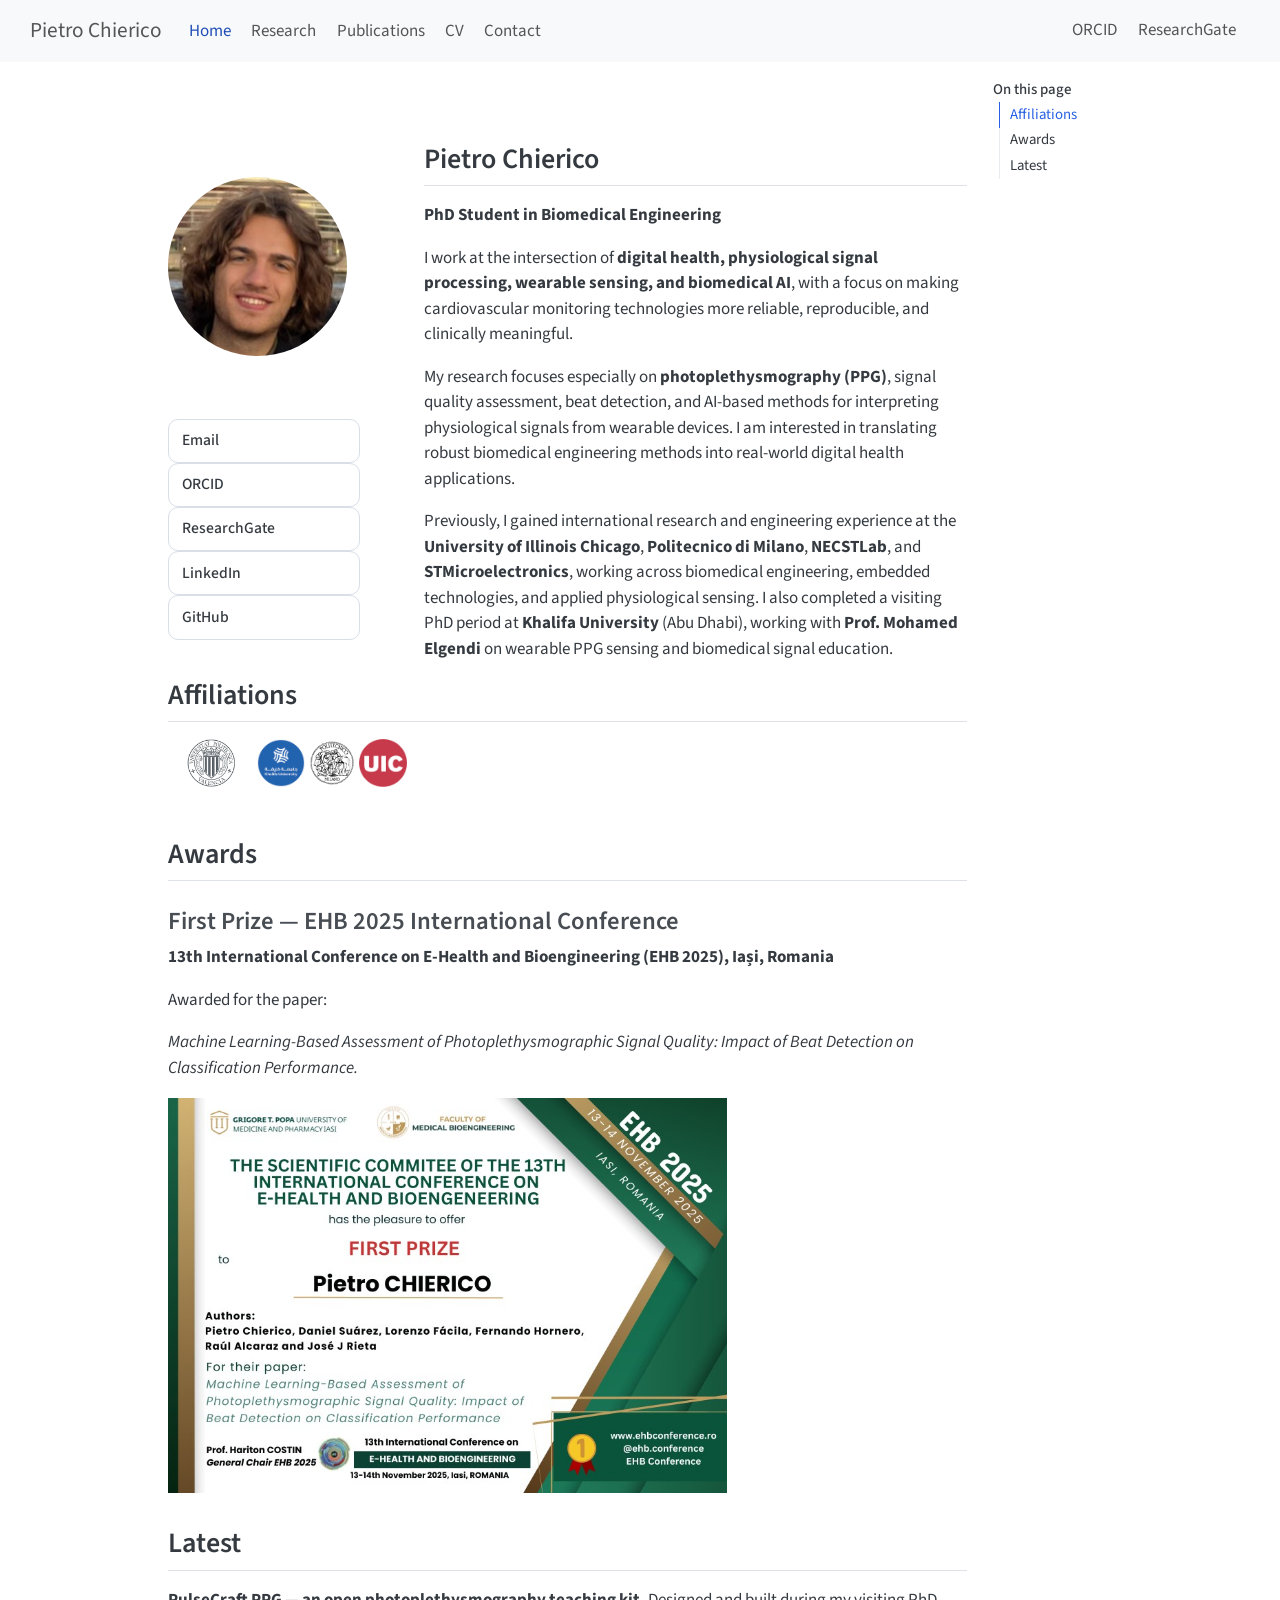
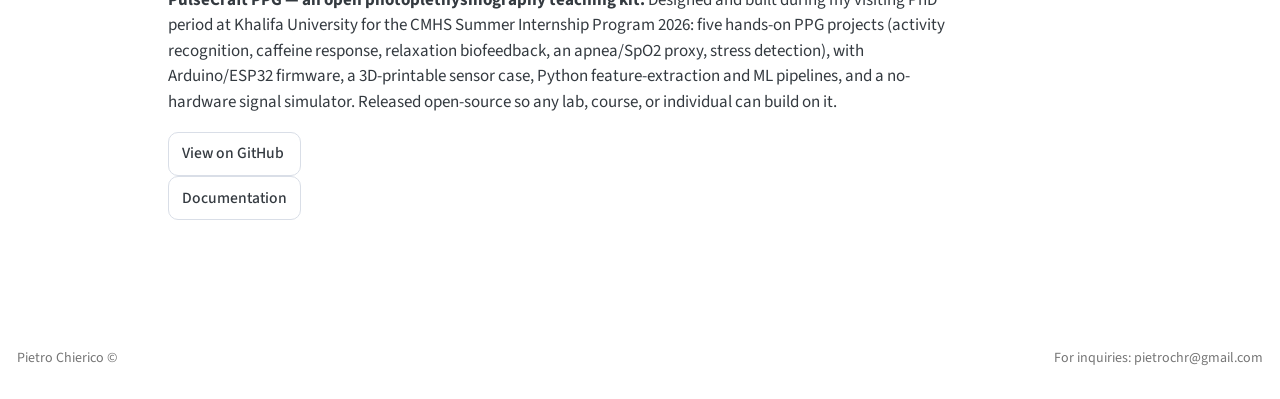
==== commit d700dced: "Update publications from Google Scholar [skip ci]" ====
--- a/docs/index.html
+++ b/docs/index.html
@@ -2,7 +2,7 @@
 <html xmlns="http://www.w3.org/1999/xhtml" lang="en" xml:lang="en"><head>
 
 <meta charset="utf-8">
-<meta name="generator" content="quarto-1.9.38">
+<meta name="generator" content="quarto-1.11.9">
 
 <meta name="viewport" content="width=device-width, initial-scale=1.0, user-scalable=yes">
 
@@ -12,10 +12,13 @@
 /* Default styles provided by pandoc.
 ** See https://pandoc.org/MANUAL.html#variables-for-html for config info.
 */
-code{white-space: pre-wrap;}
 span.smallcaps{font-variant: small-caps;}
-div.columns{display: flex; gap: min(4vw, 1.5em);}
-div.column{flex: auto; overflow-x: auto;}
+div.columns{display: flex; gap: 1.5em;}
+div.column{flex: auto;}
+@media screen {
+div.columns{gap: min(4vw, 1.5em);}
+div.column{overflow-x: auto;}
+}
 div.hanging-indent{margin-left: 1.5em; text-indent: -1.5em;}
 ul.task-list{list-style: none;}
 ul.task-list li input[type="checkbox"] {
@@ -35,14 +38,15 @@
 <meta name="quarto:offset" content="./">
 <script src="site_libs/quarto-html/quarto.js" type="module"></script>
 <script src="site_libs/quarto-html/tabsets/tabsets.js" type="module"></script>
+<script src="site_libs/quarto-html/scrollable-regions/scrollable-regions.js" type="module"></script>
 <script src="site_libs/quarto-html/popper.min.js"></script>
 <script src="site_libs/quarto-html/tippy.umd.min.js"></script>
 <script src="site_libs/quarto-html/anchor.min.js"></script>
 <link href="site_libs/quarto-html/tippy.css" rel="stylesheet">
-<link href="site_libs/quarto-html/quarto-syntax-highlighting-15634bcf2e68342d4ad2dfa704d543f6.css" rel="stylesheet" id="quarto-text-highlighting-styles">
+<link href="site_libs/quarto-html/quarto-syntax-highlighting-63b5708e65d6cd79cd7618c58d0c21e7.css" rel="stylesheet" id="quarto-text-highlighting-styles">
 <script src="site_libs/bootstrap/bootstrap.min.js"></script>
 <link href="site_libs/bootstrap/bootstrap-icons.css" rel="stylesheet">
-<link href="site_libs/bootstrap/bootstrap-c7ab57aa33037bad7520c6cb9ec7d6ec.min.css" rel="stylesheet" append-hash="true" id="quarto-bootstrap" data-mode="light">
+<link href="site_libs/bootstrap/bootstrap-c23fbde2efebf439822dd10b4ff44994.min.css" rel="stylesheet" append-hash="true" id="quarto-bootstrap" data-mode="light">
 <script id="quarto-search-options" type="application/json">{
   "location": "navbar",
   "copy-button": false,
@@ -75,19 +79,18 @@
 <link rel="stylesheet" href="custom.css">
 </head>
 
-<body class="nav-fixed quarto-light">
+<body class="nav-fixed quarto-light"><a id="quarto-skip-link" class="visually-hidden-focusable" href="#quarto-document-content">Skip to main content</a>
 
 <div id="quarto-search-results"></div>
   <header id="quarto-header" class="headroom fixed-top">
-    <nav class="navbar navbar-expand-lg " data-bs-theme="dark">
+    <nav class="navbar navbar-expand-lg " data-bs-theme="dark" aria-label="Site">
       <div class="navbar-container container-fluid">
       <div class="navbar-brand-container mx-auto">
     <a class="navbar-brand" href="./index.html">
     <span class="navbar-title">Pietro Chierico</span>
     </a>
   </div>
-            <div id="quarto-search" class="" title="Search"></div>
-          <button class="navbar-toggler" type="button" data-bs-toggle="collapse" data-bs-target="#navbarCollapse" aria-controls="navbarCollapse" role="menu" aria-expanded="false" aria-label="Toggle navigation" onclick="if (window.quartoToggleHeadroom) { window.quartoToggleHeadroom(); }">
+          <button class="navbar-toggler" type="button" data-bs-toggle="collapse" data-bs-target="#navbarCollapse" aria-controls="navbarCollapse" aria-expanded="false" aria-label="Toggle navigation" onclick="if (window.quartoToggleHeadroom) { window.quartoToggleHeadroom(); }">
   <span class="navbar-toggler-icon"></span>
 </button>
           <div class="collapse navbar-collapse" id="navbarCollapse">
@@ -101,6 +104,10 @@
 <span class="menu-text">Research</span></a>
   </li>  
   <li class="nav-item">
+    <a class="nav-link" href="./publications.html"> 
+<span class="menu-text">Publications</span></a>
+  </li>  
+  <li class="nav-item">
     <a class="nav-link" href="./cv.html"> 
 <span class="menu-text">CV</span></a>
   </li>  
@@ -132,6 +139,7 @@
           </div> <!-- /navcollapse -->
             <div class="quarto-navbar-tools">
 </div>
+            <div id="quarto-search" class="" title="Search"></div>
       </div> <!-- /container-fluid -->
     </nav>
 </header>
@@ -140,7 +148,7 @@
 <!-- sidebar -->
 <!-- margin-sidebar -->
     <div id="quarto-margin-sidebar" class="sidebar margin-sidebar">
-        <nav id="TOC" role="doc-toc" class="toc-active">
+        <nav id="TOC" role="doc-toc" aria-labelledby="toc-title" class="toc-active">
     <h2 id="toc-title">On this page</h2>
    
   <ul>
@@ -154,7 +162,7 @@
 </nav>
     </div>
 <!-- main -->
-<main class="content" id="quarto-document-content"><header id="title-block-header" class="quarto-title-block"></header>
+<main class="content" id="quarto-document-content" tabindex="-1"><header id="title-block-header" class="quarto-title-block"></header>
 
 
 
@@ -278,11 +286,30 @@
       var localhostRegex = new RegExp(/^(?:http|https):\/\/localhost\:?[0-9]*\//);
       var mailtoRegex = new RegExp(/^mailto:/);
         var filterRegex = new RegExp("https:\/\/pietrochierico\.github\.io");
+      const newWindowLabel = "(opens in a new tab)";
+      const newWindowNoteId = "quarto-ext-newwindow-label";
+      // Links reference one hidden label through aria-describedby, so the
+      // announcement never changes their accessible name.
+      var describeNewWindow = (link) => {
+        if (!window.document.getElementById(newWindowNoteId)) {
+          var newWindowNote = window.document.createElement("span");
+          newWindowNote.id = newWindowNoteId;
+          newWindowNote.hidden = true;
+          newWindowNote.textContent = newWindowLabel;
+          window.document.body.appendChild(newWindowNote);
+        }
+        var describedBy = (link.getAttribute("aria-describedby") || "").split(/\s+/).filter(Boolean);
+        if (!describedBy.includes(newWindowNoteId)) {
+          describedBy.push(newWindowNoteId);
+          link.setAttribute("aria-describedby", describedBy.join(" "));
+        }
+      }
       var isInternal = (href) => {
           return filterRegex.test(href) || localhostRegex.test(href) || mailtoRegex.test(href);
       }
       // Inspect non-navigation links and adorn them if external
-     var links = window.document.querySelectorAll('a[href]:not(.nav-link):not(.navbar-brand):not(.toc-action):not(.sidebar-link):not(.sidebar-item-toggle):not(.pagination-link):not(.no-external):not([aria-hidden]):not(.dropdown-item):not(.quarto-navigation-tool):not(.about-link)');
+      window.quartoDecorateExternalLinks = function (root) {
+     var links = (root || window.document).querySelectorAll('a[href]:not(.nav-link):not(.navbar-brand):not(.toc-action):not(.sidebar-link):not(.sidebar-item-toggle):not(.pagination-link):not(.no-external):not([aria-hidden]):not(.dropdown-item):not(.quarto-navigation-tool):not(.about-link)');
       for (var i=0; i<links.length; i++) {
         const link = links[i];
         if (!isInternal(link.href)) {
@@ -296,8 +323,70 @@
             if (link.getAttribute("rel") === null) {
               link.setAttribute("rel", "noopener");
             }
-        }
-      }
+            describeNewWindow(link);
+          if (!link.classList.contains('no-external-icon')) {
+          }
+        }
+      }
+      };
+      window.quartoDecorateExternalLinks(window.document);
+    // Esc closes the popup (WCAG 1.4.13) and focus leaving both trigger and
+    // popup closes it (WCAG 2.4.11); tippy handles neither for interactive popups.
+    const hideOnEscAndFocusOut = {
+      name: 'hideOnEscAndFocusOut',
+      defaultValue: true,
+      fn(instance) {
+        const dismiss = () => {
+          // A show scheduled by the trigger delay would otherwise reopen it
+          instance.clearDelayTimeouts();
+          instance.hide();
+        };
+        const onKeyDown = (event) => {
+          if (event.key !== 'Escape') {
+            return;
+          }
+          // Keep Esc from also reaching page handlers (e.g. reveal.js overview),
+          // except an open reveal.js slide menu, which Esc should close too.
+          // The menu handles keys only when its keyboard option is on.
+          const menuHandlesEsc = window.Reveal?.getPlugin?.('menu')?.isOpen() &&
+            window.Reveal.getConfig().menu?.keyboard !== false;
+          if (!menuHandlesEsc) {
+            event.stopPropagation();
+          }
+          if (instance.popper.contains(window.document.activeElement)) {
+            // Disabled while refocusing so the focus trigger does not reopen it
+            instance.disable();
+            instance.reference.focus();
+            instance.enable();
+          }
+          dismiss();
+        };
+        const onFocusOut = (event) => {
+          const target = event.relatedTarget;
+          if (target && !instance.reference.contains(target) &&
+              !instance.popper.contains(target)) {
+            dismiss();
+          }
+        };
+        // On the trigger too: a click trigger (code-annotations: select) has no
+        // blur handling. Attached for the instance's lifetime so leaving the
+        // trigger also cancels a show still pending on the trigger delay.
+        instance.reference.addEventListener('focusout', onFocusOut);
+        return {
+          onShow() {
+            window.document.addEventListener('keydown', onKeyDown, true);
+            instance.popper.addEventListener('focusout', onFocusOut);
+          },
+          onHide() {
+            window.document.removeEventListener('keydown', onKeyDown, true);
+            instance.popper.removeEventListener('focusout', onFocusOut);
+          },
+          onDestroy() {
+            instance.reference.removeEventListener('focusout', onFocusOut);
+          },
+        };
+      },
+    };
     function tippyHover(el, contentFn, onTriggerFn, onUntriggerFn) {
       const config = {
         allowHTML: true,
@@ -311,6 +400,7 @@
         interactiveBorder: 10,
         theme: 'quarto',
         placement: 'bottom-start',
+        plugins: [hideOnEscAndFocusOut],
       };
       if (contentFn) {
         config.content = contentFn;
@@ -473,44 +563,54 @@
           const lineIds = lines.map((line) => {
             return targetCell + "-" + line;
           })
-          let top = null;
-          let height = null;
-          let parent = null;
+          // Each band is positioned against its own containing block, which is
+          // not the offsetParent of the lines, so place it from client rects.
+          const placeBand = (band, firstEl, lastEl, codeBlock) => {
+            const container = band.offsetParent;
+            if (container === null) {
+              return;
+            }
+            const containerRect = container.getBoundingClientRect();
+            // Reveal.js scales slides with a transform, so convert client
+            // pixels back to the CSS pixels of the container.
+            const scale = containerRect.height / container.offsetHeight || 1;
+            const firstRect = firstEl.getBoundingClientRect();
+            const lastRect = lastEl.getBoundingClientRect();
+            const top = (firstRect.top - containerRect.top) / scale - container.clientTop + container.scrollTop;
+            const height = (lastRect.bottom - firstRect.top) / scale;
+            band.style.top = top - 2 + "px";
+            band.style.height = height + 4 + "px";
+            if (codeBlock) {
+              // Without the copy button wrapper, the containing block is wider
+              // than the code block, so span the code block explicitly.
+              const blockRect = codeBlock.getBoundingClientRect();
+              band.style.left = (blockRect.left - containerRect.left) / scale - container.clientLeft + container.scrollLeft + "px";
+              band.style.width = blockRect.width / scale + "px";
+            }
+          };
           if (lineIds.length > 0) {
-              //compute the position of the single el (top and bottom and make a div)
-              const el = window.document.getElementById(lineIds[0]);
-              top = el.offsetTop;
-              height = el.offsetHeight;
-              parent = el.parentElement.parentElement;
-            if (lineIds.length > 1) {
-              const lastEl = window.document.getElementById(lineIds[lineIds.length - 1]);
-              const bottom = lastEl.offsetTop + lastEl.offsetHeight;
-              height = bottom - top;
-            }
-            if (top !== null && height !== null && parent !== null) {
-              // cook up a div (if necessary) and position it 
-              let div = window.document.getElementById("code-annotation-line-highlight");
-              if (div === null) {
-                div = window.document.createElement("div");
-                div.setAttribute("id", "code-annotation-line-highlight");
-                div.style.position = 'absolute';
-                parent.appendChild(div);
-              }
-              div.style.top = top - 2 + "px";
-              div.style.height = height + 4 + "px";
-              div.style.left = 0;
-              let gutterDiv = window.document.getElementById("code-annotation-line-highlight-gutter");
-              if (gutterDiv === null) {
-                gutterDiv = window.document.createElement("div");
-                gutterDiv.setAttribute("id", "code-annotation-line-highlight-gutter");
-                gutterDiv.style.position = 'absolute';
-                const codeCell = window.document.getElementById(targetCell);
-                const gutter = codeCell.querySelector('.code-annotation-gutter');
-                gutter.appendChild(gutterDiv);
-              }
-              gutterDiv.style.top = top - 2 + "px";
-              gutterDiv.style.height = height + 4 + "px";
-            }
+            const el = window.document.getElementById(lineIds[0]);
+            const lastEl = window.document.getElementById(lineIds[lineIds.length - 1]);
+            const parent = el.parentElement.parentElement;
+            // cook up a div (if necessary) and position it
+            let div = window.document.getElementById("code-annotation-line-highlight");
+            if (div === null) {
+              div = window.document.createElement("div");
+              div.setAttribute("id", "code-annotation-line-highlight");
+              div.style.position = 'absolute';
+              parent.appendChild(div);
+            }
+            placeBand(div, el, lastEl, parent.closest("div.sourceCode") || parent);
+            let gutterDiv = window.document.getElementById("code-annotation-line-highlight-gutter");
+            if (gutterDiv === null) {
+              gutterDiv = window.document.createElement("div");
+              gutterDiv.setAttribute("id", "code-annotation-line-highlight-gutter");
+              gutterDiv.style.position = 'absolute';
+              const codeCell = window.document.getElementById(targetCell);
+              const gutter = codeCell.querySelector('.code-annotation-gutter');
+              gutter.appendChild(gutterDiv);
+            }
+            placeBand(gutterDiv, el, lastEl);
             selectedAnnoteEl = annoteEl;
           }
         };
@@ -609,6 +709,9 @@
     }
   });
   </script>
+  <script type="application/javascript">
+  window.quartoScrollableRegionsLabels = {"code":"Scrollable code","output":"Scrollable output"};
+  </script>
 </div> <!-- /content -->
 <footer class="footer">
   <div class="nav-footer">
--- a/docs/site_libs/quarto-html/quarto-syntax-highlighting-63b5708e65d6cd79cd7618c58d0c21e7.css
+++ b/docs/site_libs/quarto-html/quarto-syntax-highlighting-63b5708e65d6cd79cd7618c58d0c21e7.css
@@ -0,0 +1,236 @@
+/* quarto syntax highlight colors */
+:root {
+  --quarto-hl-ot-color: #003B4F;
+  --quarto-hl-at-color: #657422;
+  --quarto-hl-ss-color: #20794D;
+  --quarto-hl-an-color: #5E5E5E;
+  --quarto-hl-fu-color: #4758AB;
+  --quarto-hl-st-color: #20794D;
+  --quarto-hl-cf-color: #003B4F;
+  --quarto-hl-op-color: #5E5E5E;
+  --quarto-hl-er-color: #AD0000;
+  --quarto-hl-bn-color: #AD0000;
+  --quarto-hl-al-color: #AD0000;
+  --quarto-hl-va-color: #111111;
+  --quarto-hl-bu-color: inherit;
+  --quarto-hl-ex-color: inherit;
+  --quarto-hl-pp-color: #AD0000;
+  --quarto-hl-in-color: #5E5E5E;
+  --quarto-hl-vs-color: #20794D;
+  --quarto-hl-wa-color: #5E5E5E;
+  --quarto-hl-do-color: #5E5E5E;
+  --quarto-hl-im-color: #00769E;
+  --quarto-hl-ch-color: #20794D;
+  --quarto-hl-dt-color: #AD0000;
+  --quarto-hl-fl-color: #AD0000;
+  --quarto-hl-co-color: #5E5E5E;
+  --quarto-hl-cv-color: #5E5E5E;
+  --quarto-hl-cn-color: #8f5902;
+  --quarto-hl-sc-color: #5E5E5E;
+  --quarto-hl-dv-color: #AD0000;
+  --quarto-hl-kw-color: #003B4F;
+}
+
+/* other quarto variables */
+:root {
+  --quarto-font-monospace: SFMono-Regular, Menlo, Monaco, Consolas, "Liberation Mono", "Courier New", monospace;
+}
+
+/* syntax highlight based on Pandoc's rules */
+pre > code.sourceCode > span {
+  color: #003B4F;
+}
+
+code.sourceCode > span {
+  color: #003B4F;
+}
+
+div.sourceCode,
+div.sourceCode pre.sourceCode {
+  color: #003B4F;
+}
+
+/* Normal */
+code span {
+  color: #003B4F;
+}
+
+/* Alert */
+code span.al {
+  color: #AD0000;
+  font-style: inherit;
+}
+
+/* Annotation */
+code span.an {
+  color: #5E5E5E;
+  font-style: inherit;
+}
+
+/* Attribute */
+code span.at {
+  color: #657422;
+  font-style: inherit;
+}
+
+/* BaseN */
+code span.bn {
+  color: #AD0000;
+  font-style: inherit;
+}
+
+/* BuiltIn */
+code span.bu {
+  font-style: inherit;
+}
+
+/* ControlFlow */
+code span.cf {
+  color: #003B4F;
+  font-weight: bold;
+  font-style: inherit;
+}
+
+/* Char */
+code span.ch {
+  color: #20794D;
+  font-style: inherit;
+}
+
+/* Constant */
+code span.cn {
+  color: #8f5902;
+  font-style: inherit;
+}
+
+/* Comment */
+code span.co {
+  color: #5E5E5E;
+  font-style: inherit;
+}
+
+/* CommentVar */
+code span.cv {
+  color: #5E5E5E;
+  font-style: italic;
+}
+
+/* Documentation */
+code span.do {
+  color: #5E5E5E;
+  font-style: italic;
+}
+
+/* DataType */
+code span.dt {
+  color: #AD0000;
+  font-style: inherit;
+}
+
+/* DecVal */
+code span.dv {
+  color: #AD0000;
+  font-style: inherit;
+}
+
+/* Error */
+code span.er {
+  color: #AD0000;
+  font-style: inherit;
+}
+
+/* Extension */
+code span.ex {
+  font-style: inherit;
+}
+
+/* Float */
+code span.fl {
+  color: #AD0000;
+  font-style: inherit;
+}
+
+/* Function */
+code span.fu {
+  color: #4758AB;
+  font-style: inherit;
+}
+
+/* Import */
+code span.im {
+  color: #00769E;
+  font-style: inherit;
+}
+
+/* Information */
+code span.in {
+  color: #5E5E5E;
+  font-style: inherit;
+}
+
+/* Keyword */
+code span.kw {
+  color: #003B4F;
+  font-weight: bold;
+  font-style: inherit;
+}
+
+/* Operator */
+code span.op {
+  color: #5E5E5E;
+  font-style: inherit;
+}
+
+/* Other */
+code span.ot {
+  color: #003B4F;
+  font-style: inherit;
+}
+
+/* Preprocessor */
+code span.pp {
+  color: #AD0000;
+  font-style: inherit;
+}
+
+/* SpecialChar */
+code span.sc {
+  color: #5E5E5E;
+  font-style: inherit;
+}
+
+/* SpecialString */
+code span.ss {
+  color: #20794D;
+  font-style: inherit;
+}
+
+/* String */
+code span.st {
+  color: #20794D;
+  font-style: inherit;
+}
+
+/* Variable */
+code span.va {
+  color: #111111;
+  font-style: inherit;
+}
+
+/* VerbatimString */
+code span.vs {
+  color: #20794D;
+  font-style: inherit;
+}
+
+/* Warning */
+code span.wa {
+  color: #5E5E5E;
+  font-style: italic;
+}
+
+.prevent-inlining {
+  content: "</";
+}
+
+/*# sourceMappingURL=054cc16b9e9817627be6994582d2ffb5.css.map */
--- a/docs/custom.css
+++ b/docs/custom.css
@@ -88,6 +88,53 @@
   margin: 0.5rem 0 1.5rem 0;
 }
 
+/* ---- Publications (generated by scripts/update_publications.py) ---- */
+.publication {
+  border-left: 3px solid #d9dee7;
+  padding-left: 1rem;
+  margin-bottom: 1.5rem;
+}
+
+.publication-title {
+  font-weight: 700;
+  margin: 0.15rem 0;
+}
+
+.pub-authors,
+.pub-venue {
+  font-size: 0.95rem;
+}
+
+.pub-links {
+  margin-top: 0.3rem;
+  font-size: 0.88rem;
+}
+
+.pub-cites {
+  display: inline-block;
+  margin-left: 0.4rem;
+  padding: 0.1rem 0.5rem;
+  border-radius: 999px;
+  background-color: #f3f6fa;
+  font-size: 0.8rem;
+  color: #55606e;
+}
+
+.pub-updated {
+  font-size: 0.85rem;
+  color: #6c757d;
+}
+
+.award-badge {
+  display: inline-block;
+  margin-top: 0.4rem;
+  padding: 0.25rem 0.55rem;
+  border-radius: 999px;
+  background-color: #f3f6fa;
+  font-size: 0.85rem;
+  font-weight: 600;
+}
+
 .affiliation-logos img {
   height: 48px;
   width: auto;
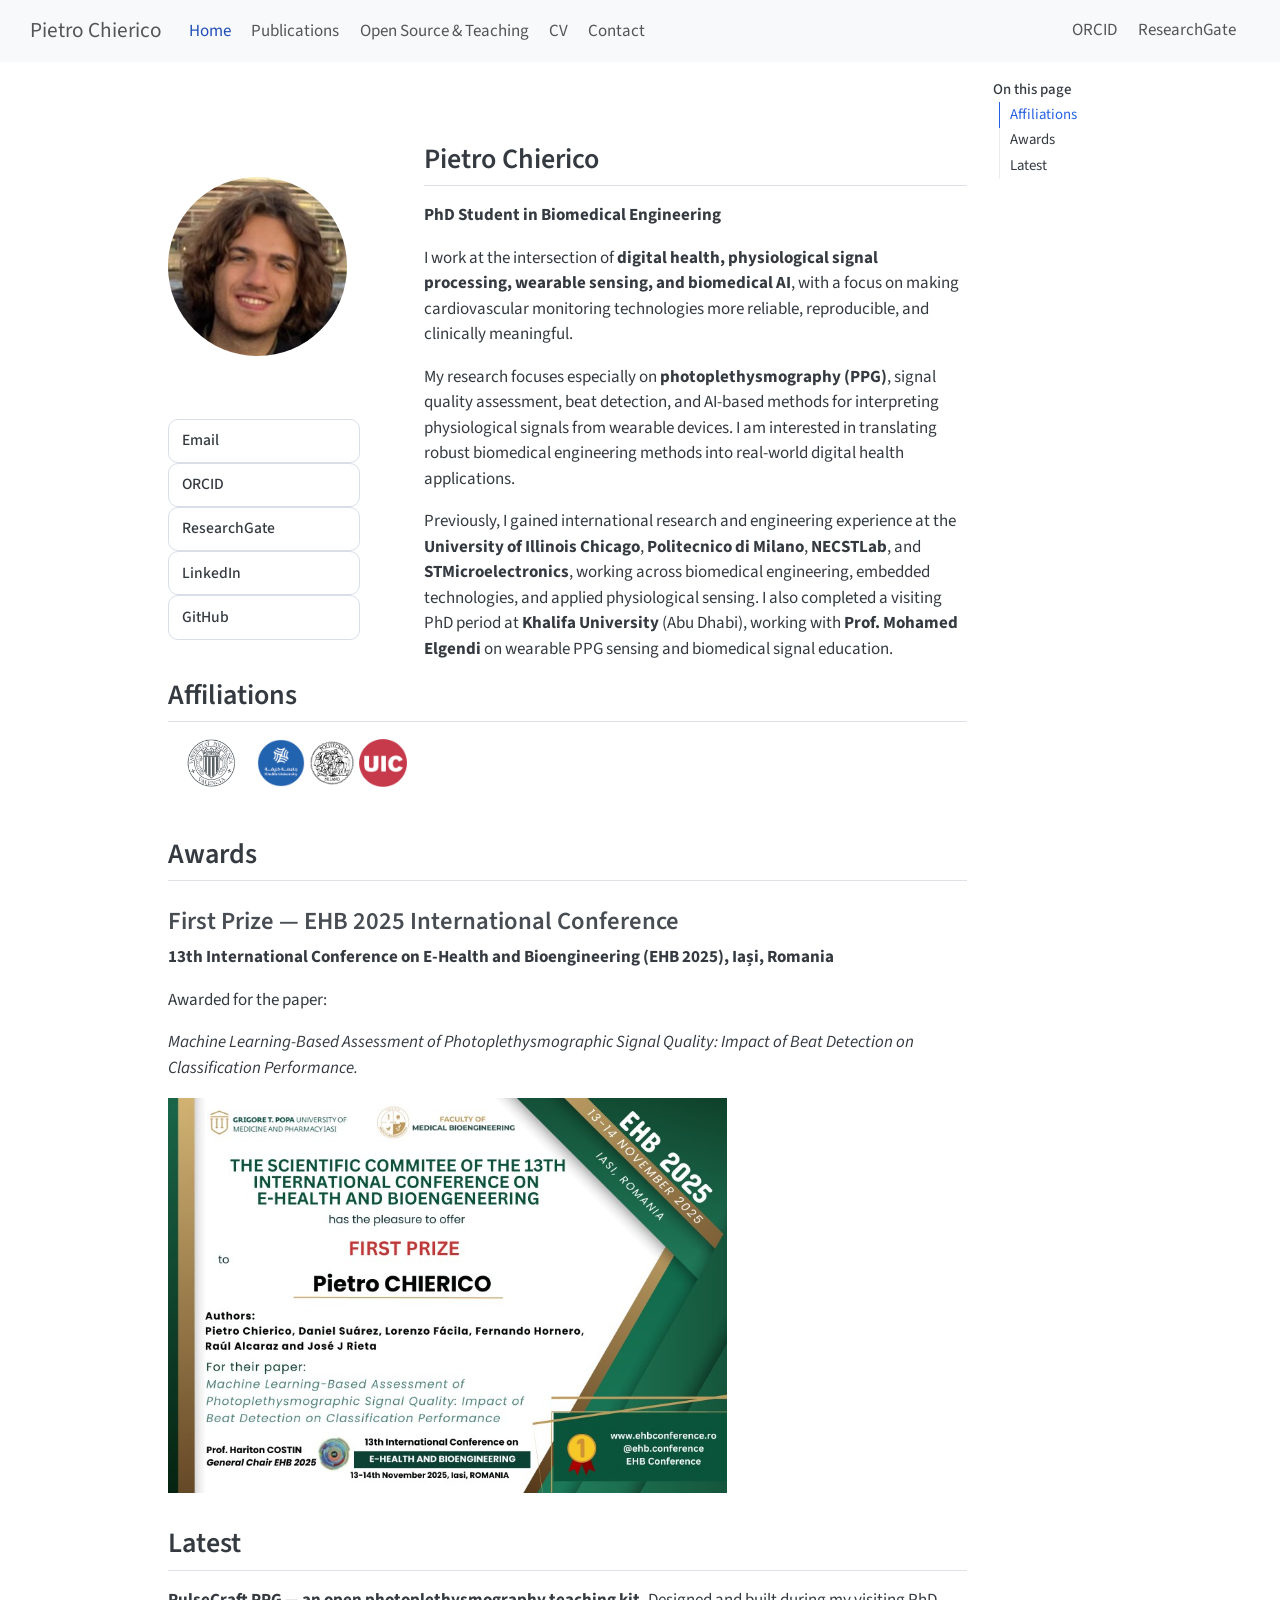
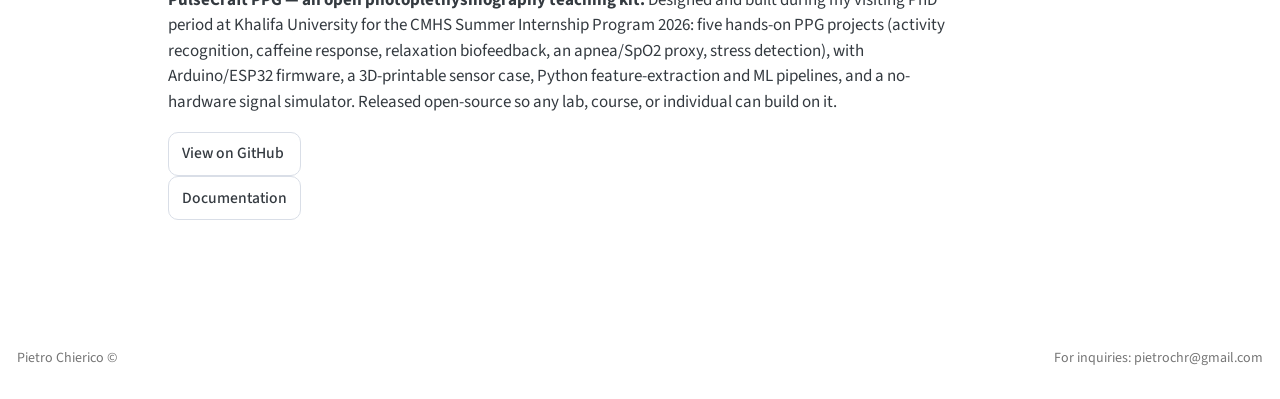
==== commit 011c1325: "Update publications from Google Scholar [skip ci]" ====
--- a/docs/index.html
+++ b/docs/index.html
@@ -46,7 +46,7 @@
 <link href="site_libs/quarto-html/quarto-syntax-highlighting-63b5708e65d6cd79cd7618c58d0c21e7.css" rel="stylesheet" id="quarto-text-highlighting-styles">
 <script src="site_libs/bootstrap/bootstrap.min.js"></script>
 <link href="site_libs/bootstrap/bootstrap-icons.css" rel="stylesheet">
-<link href="site_libs/bootstrap/bootstrap-c23fbde2efebf439822dd10b4ff44994.min.css" rel="stylesheet" append-hash="true" id="quarto-bootstrap" data-mode="light">
+<link href="site_libs/bootstrap/bootstrap-61294272d804f572025332825f956d6e.min.css" rel="stylesheet" append-hash="true" id="quarto-bootstrap" data-mode="light">
 <script id="quarto-search-options" type="application/json">{
   "location": "navbar",
   "copy-button": false,
@@ -100,12 +100,12 @@
 <span class="menu-text">Home</span></a>
   </li>  
   <li class="nav-item">
-    <a class="nav-link" href="./projects.html"> 
-<span class="menu-text">Research</span></a>
-  </li>  
-  <li class="nav-item">
     <a class="nav-link" href="./publications.html"> 
 <span class="menu-text">Publications</span></a>
+  </li>  
+  <li class="nav-item">
+    <a class="nav-link" href="./projects.html"> 
+<span class="menu-text">Open Source &amp; Teaching</span></a>
   </li>  
   <li class="nav-item">
     <a class="nav-link" href="./cv.html"> 
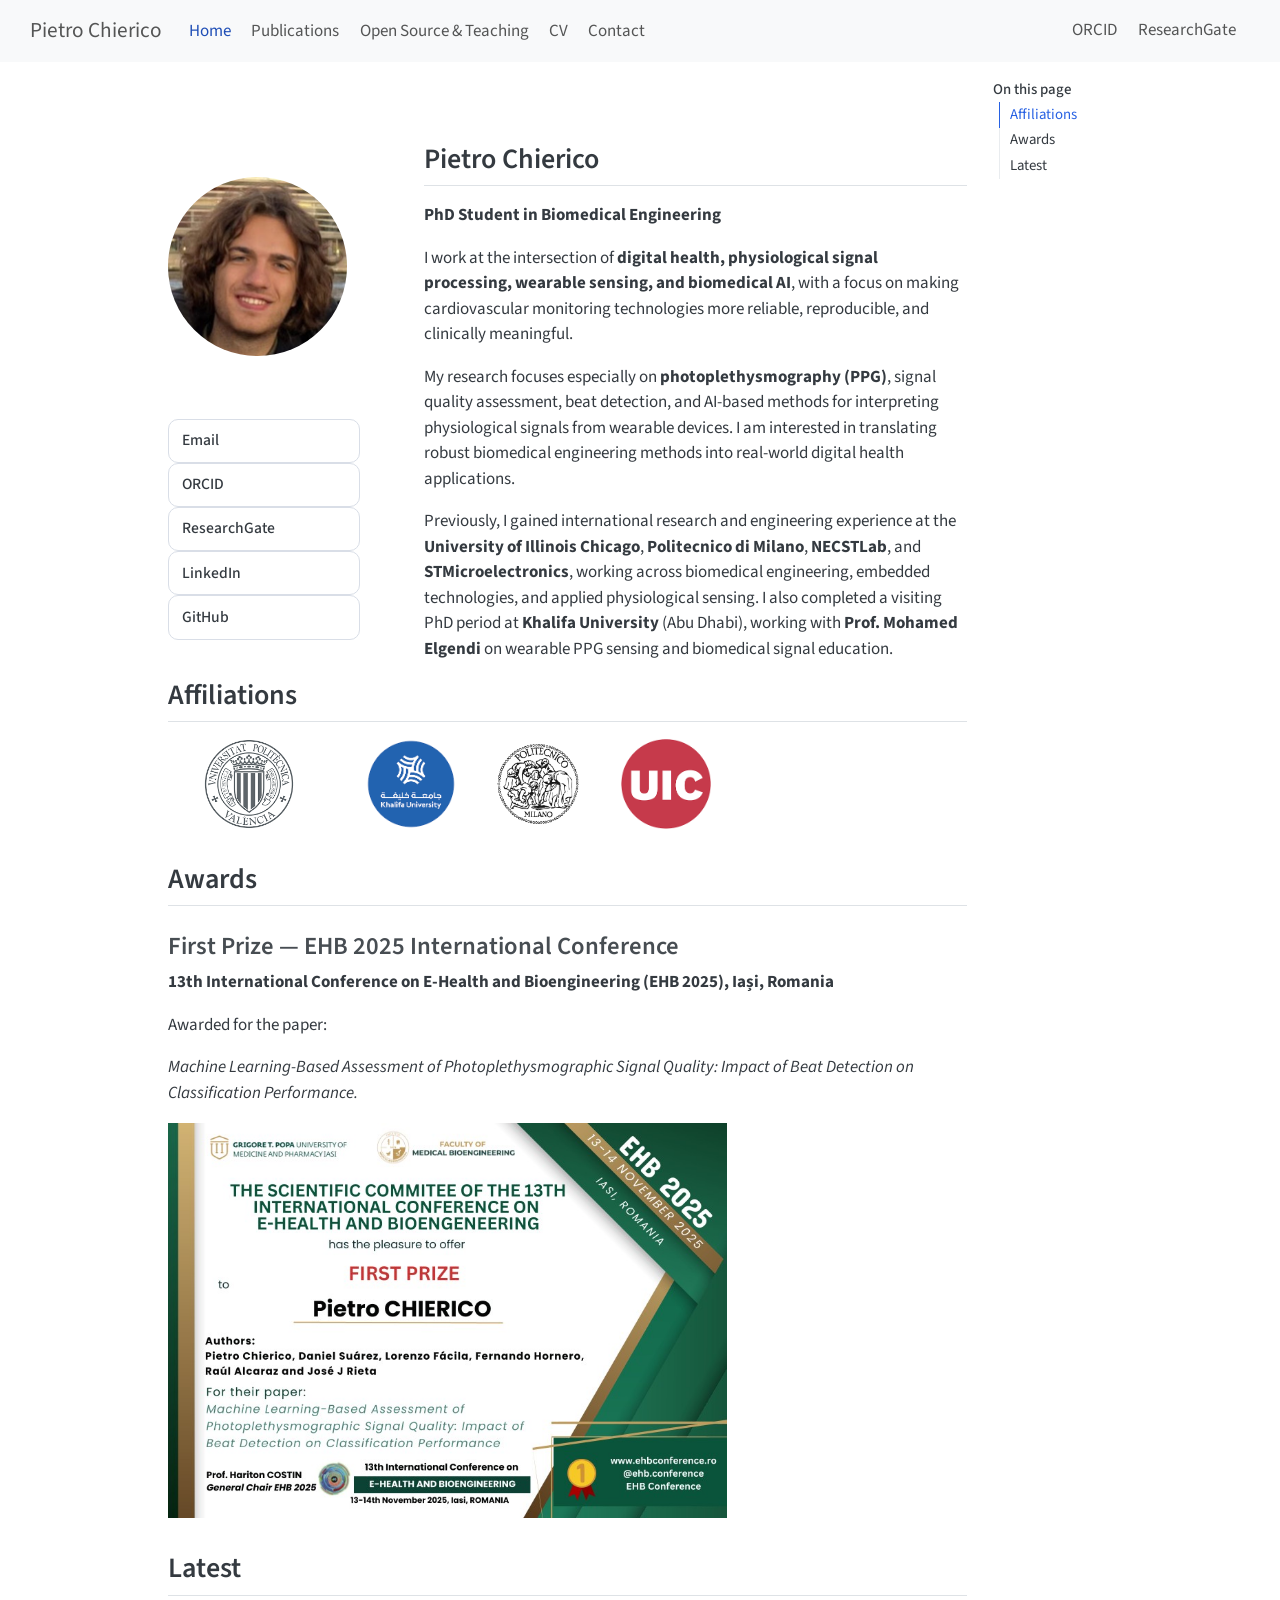
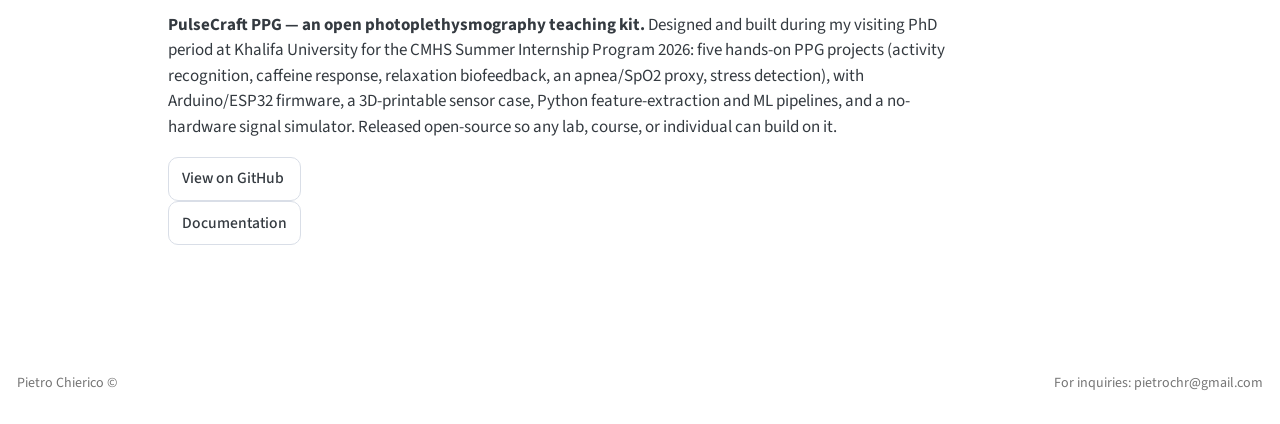
==== commit 52d91c0a: "Update publications from Google Scholar [skip ci]" ====
--- a/docs/index.html
+++ b/docs/index.html
@@ -46,7 +46,7 @@
 <link href="site_libs/quarto-html/quarto-syntax-highlighting-63b5708e65d6cd79cd7618c58d0c21e7.css" rel="stylesheet" id="quarto-text-highlighting-styles">
 <script src="site_libs/bootstrap/bootstrap.min.js"></script>
 <link href="site_libs/bootstrap/bootstrap-icons.css" rel="stylesheet">
-<link href="site_libs/bootstrap/bootstrap-61294272d804f572025332825f956d6e.min.css" rel="stylesheet" append-hash="true" id="quarto-bootstrap" data-mode="light">
+<link href="site_libs/bootstrap/bootstrap-c23fbde2efebf439822dd10b4ff44994.min.css" rel="stylesheet" append-hash="true" id="quarto-bootstrap" data-mode="light">
 <script id="quarto-search-options" type="application/json">{
   "location": "navbar",
   "copy-button": false,
--- a/docs/custom.css
+++ b/docs/custom.css
@@ -135,11 +135,30 @@
   font-weight: 600;
 }
 
+/* Quarto wraps the logos in a <p>: make that the flex row so the gap applies */
+.affiliation-logos p {
+  display: flex;
+  flex-wrap: wrap;
+  align-items: center;
+  gap: 2.2rem;
+  margin: 0;
+}
+
 .affiliation-logos img {
-  height: 48px;
+  height: 90px;
   width: auto;
-  max-width: 140px;
+  max-width: 170px;
   object-fit: contain;
   opacity: 0.9;
   filter: grayscale(15%);
+}
+
+@media (max-width: 576px) {
+  .affiliation-logos p {
+    gap: 1.4rem;
+  }
+
+  .affiliation-logos img {
+    height: 64px;
+  }
 }
